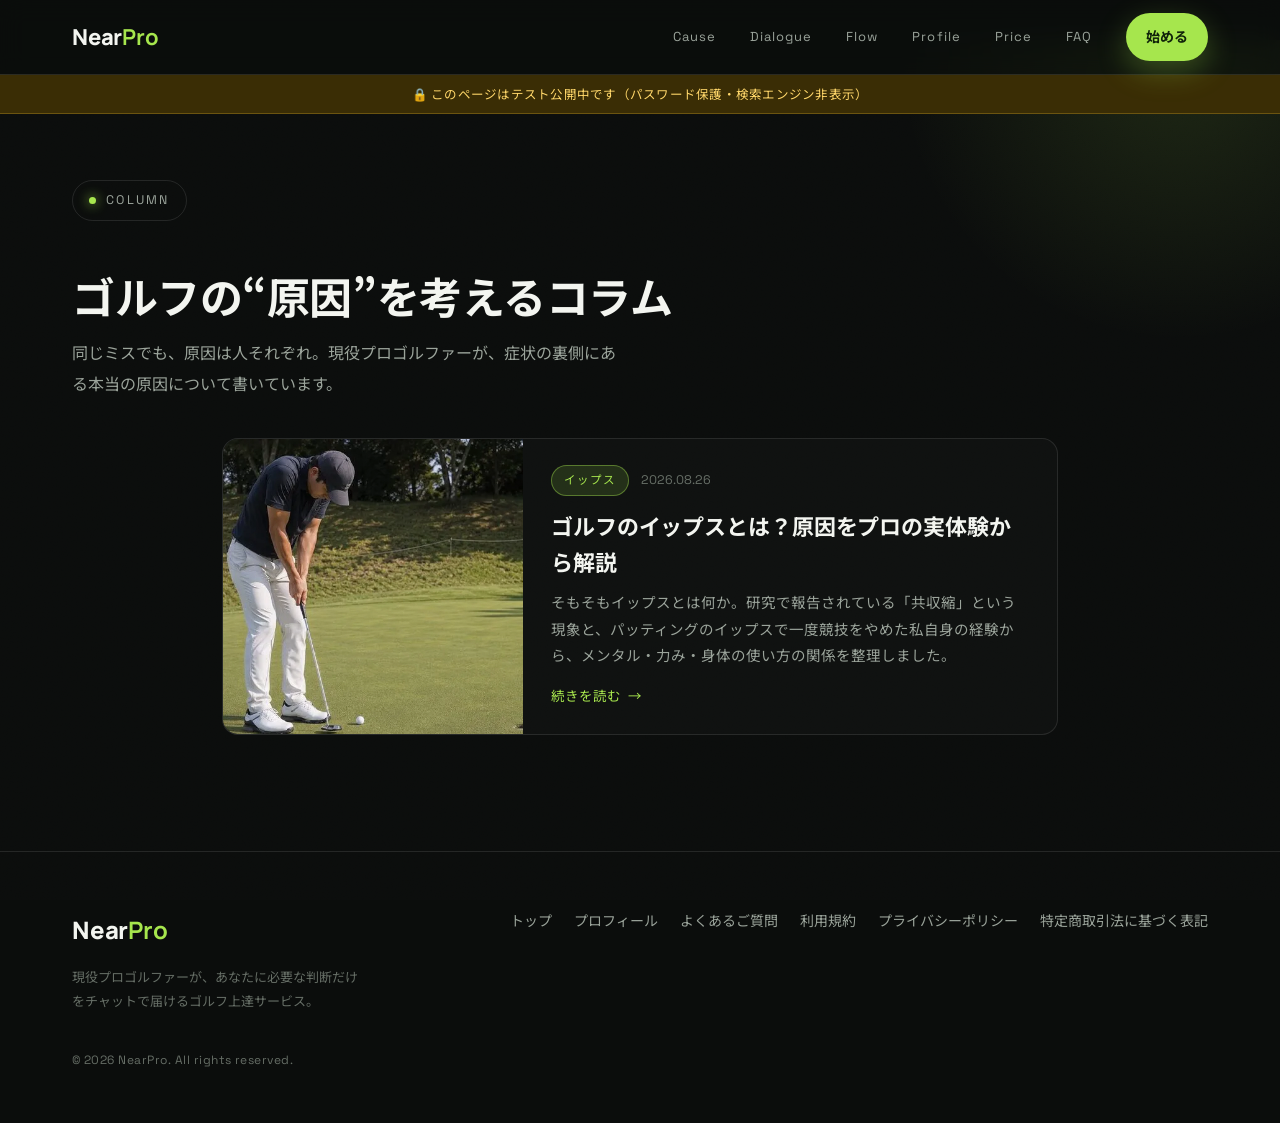
==== blog/index.html @ dbe54736 "イップス記事を修正版に全面差し替え（共収縮の章・参考文献を追加、meta更新）" ====
<!DOCTYPE html>
<html lang="ja">
<head>
<meta charset="UTF-8" />
<meta name="viewport" content="width=device-width, initial-scale=1.0" />
<title>コラム｜NearPro（ニアプロ）</title>
<meta name="description" content="ゴルフのミスの「原因」について、現役プロゴルファーが解説するコラムです。" />
<meta name="robots" content="noindex, nofollow" />
<meta name="theme-color" content="#0b0d0c" />
<link rel="preconnect" href="https://fonts.googleapis.com" />
<link rel="preconnect" href="https://fonts.gstatic.com" crossorigin />
<link href="https://fonts.googleapis.com/css2?family=Manrope:wght@600;700;800&family=Shippori+Mincho:wght@500;600;700;800&family=Noto+Sans+JP:wght@400;500;700&family=Space+Grotesk:wght@400;500;600;700&display=swap" rel="stylesheet" />
<link rel="icon" href="/favicon.ico" sizes="any" />
<link rel="icon" href="/favicon.svg" type="image/svg+xml" />
<link rel="apple-touch-icon" href="/apple-touch-icon.png" />
<link rel="stylesheet" href="/styles.css" />
</head>
<body>

<header class="site" id="site-header">
  <div class="wrap">
    <a class="brand" href="/#top">Near<b>Pro</b></a>
    <nav class="nav">
      <a class="link" href="/#cause">Cause</a>
      <a class="link" href="/#dialogue">Dialogue</a>
      <a class="link" href="/#flow">Flow</a>
      <a class="link" href="/#profile">Profile</a>
      <a class="link" href="/#price">Price</a>
      <a class="link" href="/faq">FAQ</a>
      <a class="btn primary" href="https://lin.ee/vwxO3Qq" target="_blank" rel="noopener">始める</a>
    </nav>
  </div>
</header>

<div class="draft-bar">🔒 このページはテスト公開中です（パスワード保護・検索エンジン非表示）</div>

<section class="blog-hero">
  <div class="wrap">
    <div class="kicker"><span class="dot"></span>Column</div>
    <h1>ゴルフの“原因”を考えるコラム</h1>
    <p>同じミスでも、原因は人それぞれ。現役プロゴルファーが、症状の裏側にある本当の原因について書いています。</p>
  </div>
</section>

<section class="post-list">
  <div class="wrap">

    <a class="post-card" href="/blog/golf-yips">
      <div class="post-thumb">
        <picture>
          <source srcset="/assets/img/yips-putting-card.webp" type="image/webp" />
          <img src="/assets/img/yips-putting-card.jpg" alt="パッティングでイップスに悩むゴルファー" width="760" height="475" />
        </picture>
      </div>
      <div class="post-body">
        <div class="post-meta">
          <span class="post-cat">イップス</span>
          <span class="post-date">2026.08.26</span>
        </div>
        <h2>ゴルフのイップスとは？原因をプロの実体験から解説</h2>
        <p>そもそもイップスとは何か。研究で報告されている「共収縮」という現象と、パッティングのイップスで一度競技をやめた私自身の経験から、メンタル・力み・身体の使い方の関係を整理しました。</p>
        <span class="post-more">続きを読む<span>→</span></span>
      </div>
    </a>

    <!-- 2本目以降は上の <a class="post-card"> ～ </a> をまるごと複製し、リンク先・画像・日付・タイトル・本文を差し替えてください -->

  </div>
</section>

<footer class="site">
  <div class="wrap fwrap">
    <div>
      <div class="brand">Near<b style="color:var(--accent)">Pro</b></div>
      <p style="color:var(--faint);font-size:13px;max-width:22em;margin:12px 0 0;">現役プロゴルファーが、あなたに必要な判断だけをチャットで届けるゴルフ上達サービス。</p>
    </div>
    <nav>
      <a href="/#top">トップ</a>
      <a href="/profile">プロフィール</a>
      <a href="/faq">よくあるご質問</a>
      <a href="/terms">利用規約</a>
      <a href="/privacy">プライバシーポリシー</a>
      <a href="/tokushoho">特定商取引法に基づく表記</a>
    </nav>
  </div>
  <div class="wrap"><p class="copy">© 2026 NearPro. All rights reserved.</p></div>
</footer>

<script>
  const header = document.getElementById('site-header');
  const onScroll = () => header.classList.toggle('scrolled', window.scrollY > 20);
  onScroll(); window.addEventListener('scroll', onScroll, { passive: true });
</script>

</body>
</html>
---- styles.css ----
:root {
    --bg: #0b0d0c;
    --panel: #14171400;
    --card: #14181500;
    --card-solid: #15191600;
    --text: #f3f5f0;
    --muted: #9aa39a;
    --faint: #666e66;
    --line: rgba(255, 255, 255, 0.10);
    --line-strong: rgba(255, 255, 255, 0.18);
    --accent: #a6e64d;
    --accent-2: #c9ff62;
    --accent-dim: rgba(166, 230, 77, 0.14);
    --serif: "Shippori Mincho", "Hiragino Mincho ProN", serif;
    --sans: "Noto Sans JP", "Hiragino Sans", "Helvetica Neue", Arial, sans-serif;
    --mono: "Space Grotesk", "Noto Sans JP", sans-serif;
    --brand: "Manrope", "Noto Sans JP", sans-serif;
    --maxw: 1200px;
    --ease: cubic-bezier(0.22, 1, 0.36, 1);
  }

  * { box-sizing: border-box; }
  html { scroll-behavior: smooth; -webkit-text-size-adjust: 100%; overflow-x: hidden; }
  body {
    margin: 0;
    background: var(--bg);
    color: var(--text);
    font-family: var(--sans);
    line-height: 1.85;
    font-size: 16px;
    -webkit-font-smoothing: antialiased;
    overflow-x: hidden;
  }
  /* film grain */
  body::after {
    content: ""; position: fixed; inset: 0; z-index: 3; pointer-events: none;
    opacity: 0.04; mix-blend-mode: overlay;
    background-image: url("data:image/svg+xml,%3Csvg xmlns='http://www.w3.org/2000/svg' width='140' height='140'%3E%3Cfilter id='n'%3E%3CfeTurbulence type='fractalNoise' baseFrequency='0.8' numOctaves='2'/%3E%3C/filter%3E%3Crect width='100%25' height='100%25' filter='url(%23n)'/%3E%3C/svg%3E");
  }
  img { max-width: 100%; height: auto; display: block; }
  a { color: inherit; text-decoration: none; }
  .wrap { max-width: var(--maxw); margin: 0 auto; padding: 0 32px; position: relative; z-index: 2; }
  em { font-style: normal; color: var(--accent); }
  .np { font-family: var(--brand); font-weight: 700; letter-spacing: -0.005em; }

  /* ===== Reveal animation ===== */
  .reveal { opacity: 0; transform: translateY(26px); transition: opacity 0.9s var(--ease), transform 0.9s var(--ease); }
  .reveal.in { opacity: 1; transform: none; }
  .reveal.d1 { transition-delay: 0.08s; }
  .reveal.d2 { transition-delay: 0.16s; }
  .reveal.d3 { transition-delay: 0.24s; }
  @media (prefers-reduced-motion: reduce) { .reveal { opacity: 1; transform: none; transition: none; } }

  /* Hero entrance (JS非依存・読み込み時に必ず表示) */
  @keyframes heroIn { from { opacity: 0; transform: translateY(24px); } to { opacity: 1; transform: none; } }
  .hero .kicker { animation: heroIn 0.8s var(--ease) both; }
  .hero .title { animation: heroIn 0.8s var(--ease) 0.08s both; }
  .hero .hero-lead { animation: heroIn 0.8s var(--ease) 0.16s both; }
  .hero .hero-actions { animation: heroIn 0.8s var(--ease) 0.16s both; }
  .hero .hero-stats { animation: heroIn 0.8s var(--ease) 0.24s both; }
  .hero-media { animation: heroIn 1s var(--ease) 0.1s both; }
  @media (prefers-reduced-motion: reduce) { .hero .kicker, .hero .title, .hero .hero-lead, .hero .hero-actions, .hero .hero-stats, .hero-media { animation: none; } }

  /* ===== Section label ===== */
  .section { padding: 120px 0; position: relative; }
  .sec-label {
    display: flex; align-items: baseline; gap: 14px; margin-bottom: 40px;
    font-family: var(--mono); font-size: 13px; letter-spacing: 0.22em; text-transform: uppercase;
    color: var(--muted);
  }
  .sec-label .num { color: var(--accent); font-weight: 600; }
  .sec-label .jp { font-family: var(--sans); letter-spacing: 0.04em; text-transform: none; color: var(--faint); font-size: 13px; }
  .sec-label::after { content: ""; flex: 1; height: 1px; background: var(--line); align-self: center; }

  .h-serif { font-family: var(--serif); font-weight: 700; line-height: 1.3; letter-spacing: 0.01em; }

  /* ===== Header ===== */
  header.site {
    position: fixed; top: 0; left: 0; right: 0; z-index: 40;
    background: rgba(11, 13, 12, 0.62);
    -webkit-backdrop-filter: blur(12px) saturate(1.2); backdrop-filter: blur(12px) saturate(1.2);
    border-bottom: 1px solid var(--line);
    transition: background 0.4s var(--ease), border-color 0.4s var(--ease);
  }
  header.site.scrolled {
    background: rgba(11, 13, 12, 0.85);
    border-bottom-color: var(--line-strong);
  }
  header.site .wrap { display: flex; align-items: center; justify-content: space-between; height: 74px; }
  .brand { font-family: var(--brand); font-weight: 800; font-size: 22px; letter-spacing: -0.01em; }
  .brand b { color: var(--accent); font-weight: 700; }
  .nav { display: flex; align-items: center; gap: 34px; }
  .nav a.link { font-family: var(--mono); font-size: 13px; letter-spacing: 0.08em; color: var(--muted); transition: color 0.25s; }
  .nav a.link:hover { color: var(--text); }
  .nav a.link[aria-current="page"] { color: var(--accent); }
  .btn {
    display: inline-flex; align-items: center; gap: 11px; font-weight: 700;
    border-radius: 999px; padding: 13px 24px; font-size: 15px; transition: transform 0.2s var(--ease), box-shadow 0.25s, background 0.25s;
    white-space: nowrap;
  }
  .btn .ico { display: inline-flex; align-items: center; justify-content: center; width: 26px; height: 26px; padding: 0; border-radius: 7px; overflow: hidden; }
  .btn .ico svg { width: 26px; height: 26px; display: block; }
  .btn.primary { background: var(--accent); color: #10230a; box-shadow: 0 10px 30px rgba(166, 230, 77, 0.28); }
  .btn.primary:hover { transform: translateY(-2px); background: var(--accent-2); box-shadow: 0 16px 40px rgba(166, 230, 77, 0.4); }
  .btn.ghost { border: 1px solid var(--line-strong); color: var(--text); }
  .btn.ghost:hover { border-color: var(--accent); color: var(--accent); }
  .nav .btn { padding: 11px 20px; font-size: 14px; }

  /* ===== Hero ===== */
  .hero { position: relative; min-height: 100svh; display: flex; align-items: center; padding: 120px 0 60px; overflow: hidden; }
  .hero-bg { position: absolute; inset: 0; z-index: 0; pointer-events: none; }
  .hero-bg::before {
    content: ""; position: absolute; width: 900px; height: 900px; right: -180px; top: -260px;
    background: radial-gradient(circle, rgba(166, 230, 77, 0.16), rgba(166, 230, 77, 0) 62%);
  }
  .hero-bg::after {
    content: ""; position: absolute; inset: 0;
    background-image: linear-gradient(var(--line) 1px, transparent 1px), linear-gradient(90deg, var(--line) 1px, transparent 1px);
    background-size: 64px 64px; opacity: 0.35;
    mask-image: radial-gradient(120% 80% at 50% 20%, #000 30%, transparent 75%);
    -webkit-mask-image: radial-gradient(120% 80% at 50% 20%, #000 30%, transparent 75%);
  }
  .hero-inner { position: relative; z-index: 2; width: 100%; }
  .hero-copy { max-width: 520px; text-shadow: 0 2px 22px rgba(0, 0, 0, 0.5); }
  .hero-photo { position: absolute; top: 0; bottom: 0; left: 50%; right: max(24px, calc((100% - 1180px) / 2)); z-index: 0;
    display: flex; align-items: flex-end; justify-content: center; }
  .hero-photo img { width: auto; height: 100%; max-width: 100%; object-fit: contain; object-position: bottom center;
    -webkit-mask-image: linear-gradient(90deg, transparent 0%, #000 18%, #000 100%);
    mask-image: linear-gradient(90deg, transparent 0%, #000 18%, #000 100%); }
  .hero-scrim { position: absolute; inset: 0; z-index: 1; pointer-events: none;
    background:
      radial-gradient(42% 62% at 72% 56%, rgba(210,222,236,0.09), transparent 72%),
      linear-gradient(180deg, rgba(11,13,12,0.32) 0%, transparent 20%, transparent 84%, var(--bg) 100%);
  }
  .kicker {
    display: inline-flex; align-items: center; gap: 10px; font-family: var(--mono);
    font-size: 12.5px; letter-spacing: 0.18em; text-transform: uppercase; color: var(--muted);
    border: 1px solid var(--line); border-radius: 999px; padding: 8px 16px; margin-bottom: 28px;
    align-self: flex-start;
  }
  .kicker .dot { width: 7px; height: 7px; border-radius: 50%; background: var(--accent); box-shadow: 0 0 12px var(--accent); }
  .kicker.limited { border-color: rgba(166, 230, 77, 0.45); color: var(--accent-2); background: var(--accent-dim); font-weight: 600; }
  .kicker.limited .dot { animation: pulseDot 1.8s ease-in-out infinite; }
  @keyframes pulseDot { 0%, 100% { opacity: 1; } 50% { opacity: 0.35; } }
  h1.title { font-family: var(--serif); font-weight: 800; font-size: clamp(46px, 5.4vw, 70px); line-height: 1.18; margin: 0 0 26px; letter-spacing: 0.01em; }
  h1.title .nb { white-space: nowrap; }
  .hero-lead { font-size: clamp(16px, 1.9vw, 19px); color: #eaede5; font-weight: 500; margin: 0 0 38px; max-width: 24em; }
  .hero-lead b { color: #fff; font-weight: 700; }
  .hero-actions { display: flex; flex-direction: column; align-items: flex-start; gap: 18px; margin-bottom: 34px; }
  .btn.big { padding: 18px 30px; font-size: 17px; }
  .price-tag { display: flex; align-items: baseline; gap: 7px; font-family: var(--mono); color: var(--muted); }
  .price-tag b { font-size: 26px; color: var(--text); font-weight: 700; }
  .hero-stats { list-style: none; display: flex; gap: 30px; padding: 26px 0 0; margin: 0; border-top: 1px solid var(--line); }
  .hero-stats li { display: flex; flex-direction: column; gap: 2px; }
  .hero-stats .n { font-family: var(--mono); font-size: 24px; font-weight: 600; color: var(--text); }
  .hero-stats .l { font-size: 12px; color: var(--faint); letter-spacing: 0.04em; }

  .hero-media { position: relative; }
  .media-frame {
    position: relative; border-radius: 220px 220px 26px 26px; overflow: hidden;
    border: 1px solid var(--line-strong); background: linear-gradient(180deg, #1a1f1b, #0d0f0e);
    box-shadow: 0 40px 80px rgba(0, 0, 0, 0.5);
  }
  .media-frame img { width: 100%; }
  .media-frame::after {
    content: ""; position: absolute; inset: 0; pointer-events: none;
    background: radial-gradient(115% 85% at 50% 24%, transparent 42%, rgba(11, 13, 12, 0.62) 100%);
  }
  .media-ring { position: absolute; inset: -1px; border-radius: inherit; pointer-events: none;
    box-shadow: inset 0 0 0 1px rgba(166, 230, 77, 0.18); border-radius: 220px 220px 26px 26px; }
  .floaty {
    position: absolute; z-index: 3; display: inline-flex; align-items: center; gap: 8px;
    background: rgba(20, 24, 21, 0.78); backdrop-filter: blur(10px); border: 1px solid var(--line-strong);
    border-radius: 14px; padding: 12px 16px; font-size: 13px; font-weight: 500; color: var(--text);
    box-shadow: 0 14px 34px rgba(0, 0, 0, 0.4);
  }
  .floaty .pt { width: 8px; height: 8px; border-radius: 50%; background: var(--accent); box-shadow: 0 0 10px var(--accent); }
  .floaty.a { left: -26px; top: 20%; animation: bob 5s ease-in-out infinite; }
  .floaty.b { right: -20px; bottom: 16%; animation: bob 6s ease-in-out infinite 0.5s; }
  @keyframes bob { 0%, 100% { transform: translateY(0); } 50% { transform: translateY(-10px); } }
  .scroll-hint { position: absolute; left: 32px; bottom: 26px; font-family: var(--mono); font-size: 12px; letter-spacing: 0.2em; color: var(--faint); z-index: 2; }
  .scroll-hint::before { content: ""; display: inline-block; width: 1px; height: 30px; background: linear-gradient(var(--accent), transparent); vertical-align: middle; margin-right: 12px; animation: grow 2s var(--ease) infinite; transform-origin: top; }
  @keyframes grow { 0%, 100% { transform: scaleY(0.4); opacity: 0.5; } 50% { transform: scaleY(1); opacity: 1; } }

  /* ===== Marquee ===== */
  .marquee { border-top: 1px solid var(--line); border-bottom: 1px solid var(--line); padding: 20px 0; overflow: hidden; background: #0d100e; }
  .marquee-track { display: flex; gap: 34px; white-space: nowrap; width: max-content; animation: slide 26s linear infinite; }
  .marquee span { font-family: var(--brand); font-size: 24px; font-weight: 800; letter-spacing: 0.01em; color: var(--faint); }
  .marquee span.hot { color: var(--accent); }
  .marquee .sep { color: rgba(255,255,255,0.16); }
  @keyframes slide { to { transform: translateX(-50%); } }

  /* ===== Problems ===== */
  .prob-grid { display: grid; grid-template-columns: repeat(4, 1fr); gap: 18px; }
  .prob {
    background: linear-gradient(180deg, rgba(255,255,255,0.03), rgba(255,255,255,0));
    border: 1px solid var(--line); border-radius: 18px; padding: 30px 24px 32px; position: relative;
    transition: transform 0.35s var(--ease), border-color 0.35s, background 0.35s;
  }
  .prob:hover { transform: translateY(-6px); border-color: var(--line-strong); background: linear-gradient(180deg, rgba(166,230,77,0.06), rgba(255,255,255,0)); }
  .prob .pn { font-family: var(--mono); font-size: 13px; color: var(--accent); letter-spacing: 0.1em; }
  .prob .pic { width: 46px; height: 46px; color: var(--accent); margin: 20px 0 18px; }
  .prob p { margin: 0; font-size: 17px; font-weight: 500; line-height: 1.6; }

  /* ===== Why ===== */
  .why-grid { display: grid; grid-template-columns: 1.15fr 0.85fr; gap: 56px; align-items: start; }
  .big-head { font-family: var(--serif); font-weight: 700; font-size: clamp(30px, 4.4vw, 52px); line-height: 1.3; margin: 0 0 20px; }
  .why-desc { color: var(--muted); margin: 0 0 40px; font-size: 17px; }
  .eq { display: grid; grid-template-columns: 1fr auto 1fr auto 1fr; gap: 8px; align-items: stretch; }
  .eq .plus { display: flex; align-items: center; justify-content: center; color: var(--accent); font-size: 26px; font-weight: 300; }
  .eq-card { border: 1px solid var(--line); border-radius: 14px; padding: 22px 16px; text-align: center; background: rgba(255,255,255,0.02); }
  .eq-card .ic { width: 34px; height: 34px; color: var(--accent); margin: 0 auto 12px; }
  .eq-card .t { font-family: var(--mono); font-weight: 600; font-size: 15px; }
  .eq-card .g { color: var(--accent); font-size: 12.5px; margin: 6px 0 8px; font-weight: 500; }
  .eq-card .s { color: var(--faint); font-size: 12px; line-height: 1.6; }
  .flow-arrow { text-align: center; color: var(--accent); font-size: 22px; margin: 14px 0; opacity: 0.7; }
  .flow-line { border: 1px solid var(--line); border-radius: 14px; padding: 18px 24px; background: rgba(255,255,255,0.02); }
  .flow-line.hot { border-color: rgba(166,230,77,0.35); background: var(--accent-dim); }
  .flow-line .ttl { font-family: var(--serif); font-weight: 700; font-size: 19px; color: var(--text); }
  .flow-line .ttl em { color: var(--accent); }
  .flow-line .sub { color: var(--muted); font-size: 14px; }
  .flow-line .sub .em { color: var(--accent); font-weight: 700; }

  .why-side .imgs { display: grid; grid-template-columns: 1fr 1fr; gap: 14px; margin-bottom: 28px; }
  .pcircle { aspect-ratio: 1; border-radius: 50%; overflow: hidden; border: 1px solid var(--line); }
  .pcircle img { width: 100%; height: 100%; object-fit: cover; }
  .quote-block { border-left: 2px solid var(--accent); padding: 6px 0 6px 24px; }
  .quote-block p { font-family: var(--serif); font-size: clamp(20px, 2.3vw, 27px); line-height: 1.75; margin: 0; color: var(--text); }

  /* ===== Service ===== */
  .service { background: linear-gradient(180deg, #0d100e, #0b0d0c); border-top: 1px solid var(--line); border-bottom: 1px solid var(--line); }
  .svc-top { display: grid; grid-template-columns: 1fr 1fr; gap: 56px; align-items: center; margin-bottom: 56px; }
  .svc-statement { font-family: var(--serif); font-weight: 700; font-size: clamp(28px, 3.8vw, 46px); line-height: 1.4; margin: 0; }
  .svc-photo { border-radius: 22px; overflow: hidden; border: 1px solid var(--line-strong); box-shadow: 0 30px 70px rgba(0,0,0,0.45); }
  .svc-photo img { width: 100%; aspect-ratio: 16/11; object-fit: cover; }
  .feat3 { display: grid; grid-template-columns: repeat(3, 1fr); gap: 20px; }
  .feat { border: 1px solid var(--line); border-radius: 18px; padding: 30px 26px; background: rgba(255,255,255,0.02); transition: border-color 0.3s, transform 0.3s var(--ease); }
  .feat:hover { border-color: var(--line-strong); transform: translateY(-4px); }
  .feat .ic { width: 42px; height: 42px; color: var(--accent); margin-bottom: 18px; }
  .feat h4 { font-family: var(--serif); font-size: 20px; margin: 0 0 8px; font-weight: 700; }
  .feat p { margin: 0; color: var(--muted); font-size: 14.5px; }

  /* ===== Profile ===== */
  .profile-grid { display: grid; grid-template-columns: 0.82fr 1.18fr; gap: 52px; align-items: center; }
  .profile-photo { border-radius: 20px; overflow: hidden; border: 1px solid var(--line-strong); box-shadow: 0 30px 70px rgba(0,0,0,0.45); background: #141815; aspect-ratio: 4 / 5; }
  .profile-photo img { width: 100%; height: 100%; object-fit: cover; object-position: 50% 16%; }
  .p-role { font-family: var(--mono); color: var(--accent); letter-spacing: 0.16em; text-transform: uppercase; font-size: 13px; margin: 0 0 12px; }
  .p-name { font-family: var(--serif); font-weight: 800; font-size: clamp(30px, 4vw, 46px); line-height: 1.2; margin: 0 0 26px; }
  .p-name span { display: block; font-family: var(--mono); font-size: 14px; font-weight: 500; color: var(--muted); letter-spacing: 0.12em; margin-top: 8px; }
  .p-bio { color: var(--muted); font-size: 16px; margin: 0 0 28px; max-width: 42em; }
  .p-points { list-style: none; padding: 0; margin: 0; display: grid; gap: 14px; }
  .p-points li { position: relative; padding-left: 28px; color: #d6dbd2; }
  .p-points li::before { content: ""; position: absolute; left: 0; top: 13px; width: 14px; height: 2px; background: var(--accent); }

  /* ===== Flow / how it works ===== */
  .steps { display: grid; grid-template-columns: repeat(3, 1fr); gap: 22px; counter-reset: step; }
  .step { position: relative; border: 1px solid var(--line); border-radius: 20px; padding: 40px 28px 34px; background: rgba(255,255,255,0.02); }
  .step .sn { font-family: var(--mono); font-size: 52px; font-weight: 700; line-height: 1; color: transparent; -webkit-text-stroke: 1px rgba(166,230,77,0.55); text-stroke: 1px rgba(166,230,77,0.55); }
  .step h4 { font-family: var(--serif); font-size: 22px; margin: 18px 0 10px; font-weight: 700; }
  .step p { margin: 0; color: var(--muted); font-size: 14.5px; }

  /* ===== Pricing ===== */
  .pricing { position: relative; overflow: hidden; }
  .pricing .glow { position: absolute; left: 50%; top: 30%; width: 640px; height: 460px; transform: translateX(-50%); background: radial-gradient(circle, rgba(166,230,77,0.14), transparent 62%); pointer-events: none; }
  .price-card {
    max-width: 620px; margin: 0 auto; border: 1px solid var(--line-strong); border-radius: 26px;
    background: linear-gradient(180deg, rgba(21,25,22,0.9), rgba(13,16,14,0.9)); padding: 52px 44px; text-align: center;
    box-shadow: 0 40px 90px rgba(0,0,0,0.5); position: relative; overflow: hidden;
  }
  .price-card::before { content: ""; position: absolute; top: 0; left: 0; right: 0; height: 1px; background: linear-gradient(90deg, transparent, var(--accent), transparent); }
  .price-card .badge { display: inline-block; font-family: var(--mono); font-size: 12px; letter-spacing: 0.14em; text-transform: uppercase; color: var(--accent); border: 1px solid rgba(166,230,77,0.4); border-radius: 999px; padding: 6px 16px; margin-bottom: 26px; }
  .price-amt { display: flex; align-items: baseline; justify-content: center; gap: 12px; white-space: nowrap; margin-top: 4px; }
  .price-card .amt { font-family: var(--serif); font-weight: 800; font-size: clamp(50px, 13vw, 74px); line-height: 1; letter-spacing: -0.01em; }
  .price-card .per { font-family: var(--sans); font-size: 17px; font-weight: 600; color: var(--muted); }
  .price-card .per .tax { font-size: 12px; font-weight: 500; margin-left: 4px; }
  .price-card ul { list-style: none; padding: 0; margin: 32px auto 34px; text-align: left; display: inline-block; }
  .price-card li { position: relative; padding-left: 32px; margin: 14px 0; color: #d6dbd2; }
  .price-card li::before { content: ""; position: absolute; left: 0; top: 9px; width: 16px; height: 16px; border-radius: 50%; background: var(--accent-dim); box-shadow: inset 0 0 0 1px var(--accent); }
  .price-card li::after { content: "✓"; position: absolute; left: 4px; top: 0; color: var(--accent); font-size: 12px; font-weight: 700; }
  .price-card .btn { width: 100%; justify-content: center; }
  .price-note { text-align: center; color: var(--faint); font-size: 13px; margin-top: 20px; }
  .more-btn { text-align: center; margin: 40px 0 0; }
  .more-btn .btn span:last-child { transition: transform 0.25s var(--ease); }
  .more-btn .btn:hover span:last-child { transform: translateX(4px); }
  .faq-link { text-align: center; margin: 30px 0 0; }
  .faq-link a { display: inline-flex; align-items: center; gap: 8px; color: var(--muted); font-size: 14.5px; border-bottom: 1px solid var(--line-strong); padding-bottom: 3px; transition: color 0.25s var(--ease), border-color 0.25s var(--ease); }
  .faq-link a span { transition: transform 0.25s var(--ease); }
  .faq-link a:hover { color: var(--accent); border-color: var(--accent); }
  .faq-link a:hover span { transform: translateX(4px); }

  /* ===== FAQ accordion (shared: LP + FAQ page) ===== */
  .faq-item { border: 1px solid var(--line); border-radius: 14px; background: rgba(255, 255, 255, 0.02);
    margin-bottom: 12px; overflow: hidden; transition: border-color 0.25s var(--ease), background 0.25s var(--ease); }
  .faq-item[open] { border-color: var(--line-strong); background: rgba(166, 230, 77, 0.04); }
  .faq-item summary { list-style: none; cursor: pointer; padding: 20px 22px; font-weight: 700; font-size: clamp(15px, 2.4vw, 16.5px);
    line-height: 1.6; display: flex; align-items: center; gap: 14px; color: var(--text); }
  .faq-item summary::-webkit-details-marker { display: none; }
  .faq-item summary .q { color: var(--accent); font-family: var(--mono); font-weight: 700; flex-shrink: 0; }
  .faq-item summary .ic { margin-left: auto; flex-shrink: 0; width: 20px; height: 20px; position: relative; transition: transform 0.3s var(--ease); color: var(--muted); }
  .faq-item summary .ic::before, .faq-item summary .ic::after { content: ""; position: absolute; background: currentColor; border-radius: 2px; }
  .faq-item summary .ic::before { left: 0; right: 0; top: 9px; height: 2px; }
  .faq-item summary .ic::after { top: 0; bottom: 0; left: 9px; width: 2px; transition: opacity 0.25s var(--ease); }
  .faq-item[open] summary .ic { color: var(--accent); }
  .faq-item[open] summary .ic::after { opacity: 0; }
  .faq-a { padding: 0 22px 22px 56px; color: var(--muted); line-height: 1.95; font-size: 15px; }
  .faq-a b { color: var(--text); font-weight: 700; }
  .faq-a a { color: var(--accent); text-decoration: underline; text-underline-offset: 3px; }
  .faq-check { list-style: none; margin: 4px 0 0; padding: 0; }
  .faq-check li { position: relative; padding-left: 26px; margin-bottom: 6px; }
  .faq-check li::before { content: "✓"; position: absolute; left: 0; top: 0; color: var(--accent); font-weight: 700; }
  @media (max-width: 560px) { .faq-a { padding-left: 22px; } }

  /* ===== Cause / dialogue / honest / summary (shared: LP + Service page) ===== */
  .sub-head { font-family: var(--serif); font-weight: 700; font-size: clamp(24px, 3.6vw, 34px); line-height: 1.4; margin: 6px 0 30px; }
  .compare { display: grid; grid-template-columns: 1fr; gap: 18px; align-items: stretch; }
  .panel { border: 1px solid var(--line); border-radius: 18px; padding: 28px 26px; background: rgba(255, 255, 255, 0.02); }
  .panel .tag { display: inline-block; font-family: var(--mono); font-size: 12px; letter-spacing: 0.1em; color: var(--faint); border: 1px solid var(--line); border-radius: 999px; padding: 5px 14px; margin-bottom: 18px; }
  .panel.hot { background: rgba(166, 230, 77, 0.05); border-color: rgba(166, 230, 77, 0.28); }
  .panel.hot .tag { color: var(--accent); border-color: rgba(166, 230, 77, 0.4); }
  .panel h3 { font-size: 18px; margin: 0 0 14px; font-weight: 700; }
  .advice { list-style: none; margin: 0 0 16px; padding: 0; display: flex; flex-direction: column; gap: 8px; }
  .advice li { background: rgba(255, 255, 255, 0.04); border: 1px solid var(--line); border-radius: 10px; padding: 9px 14px; font-size: 13.5px; color: var(--muted); }
  .panel .again { font-size: 13.5px; color: var(--faint); margin: 0 0 14px; }
  .panel .bad { display: flex; align-items: center; gap: 10px; background: #0d100e; border: 1px solid var(--line); border-radius: 10px; padding: 12px 14px; font-size: 13.5px; color: var(--text); }
  .panel .bad .x { color: #ff6b6b; font-weight: 700; }
  .panel.hot .nplead { color: var(--muted); font-size: 14.5px; line-height: 1.9; margin: 0; }
  .cause { display: grid; grid-template-columns: 1fr auto 1fr; align-items: center; gap: 28px; margin-top: 30px; }
  .cause-side { display: flex; flex-direction: column; gap: 14px; }
  .cause-center { width: 168px; height: 168px; border-radius: 50%; background: radial-gradient(circle at 50% 40%, #1c211d, #050605); border: 1px solid var(--line-strong);
    display: grid; place-items: center; text-align: center; padding: 16px; box-shadow: 0 0 0 6px rgba(166, 230, 77, 0.06), 0 20px 50px rgba(0, 0, 0, 0.5); }
  .cause-center .ce-t { font-weight: 700; font-size: 16px; color: var(--text); }
  .cause-center .ce-s { font-size: 11px; color: var(--faint); margin-top: 4px; }
  .factor { border: 1px solid var(--line); border-radius: 14px; padding: 14px 16px; background: rgba(255, 255, 255, 0.02); display: flex; gap: 12px; align-items: flex-start; }
  .factor .fic { flex-shrink: 0; width: 30px; height: 30px; border-radius: 8px; display: grid; place-items: center; background: var(--accent-dim); color: var(--accent); }
  .factor .fic svg { width: 18px; height: 18px; }
  .factor .ft { font-weight: 700; font-size: 14px; color: var(--text); }
  .factor .fd { font-size: 12.5px; color: var(--muted); line-height: 1.7; margin-top: 2px; }
  @media (max-width: 760px) { .cause { grid-template-columns: 1fr 1fr; gap: 14px; } .cause-center { grid-column: 1 / -1; order: -1; margin: 0 auto 4px; } }
  @media (max-width: 460px) { .cause { grid-template-columns: 1fr; } }
  .result-flow { display: flex; align-items: center; justify-content: center; gap: 12px; flex-wrap: wrap; margin-top: 30px; }
  .result-flow .rf { border: 1px solid var(--line-strong); border-radius: 999px; padding: 11px 20px; font-size: 14px; font-weight: 700; display: inline-flex; align-items: center; gap: 8px; }
  .result-flow .rf .i { color: var(--accent); display: inline-grid; }
  .result-flow .rf.last { background: var(--accent); color: #0b0d0c; border-color: var(--accent); }
  .result-flow .arw { color: var(--accent); font-weight: 700; }
  @media (max-width: 760px) {
    .result-flow { flex-direction: column; gap: 10px; }
    .result-flow .rf { width: 100%; max-width: 320px; justify-content: center; }
    .result-flow .arw { transform: rotate(90deg); }
  }
  .tsteps { display: grid; grid-template-columns: repeat(4, 1fr); gap: 16px; }
  @media (max-width: 820px) { .tsteps { grid-template-columns: 1fr 1fr; } }
  @media (max-width: 470px) { .tsteps { grid-template-columns: 1fr; } }
  .tstep { border: 1px solid var(--line); border-radius: 16px; padding: 22px 20px; background: rgba(255, 255, 255, 0.02); position: relative; }
  .tstep .sn { font-family: var(--mono); font-size: 13px; color: var(--accent); font-weight: 700; letter-spacing: 0.08em; }
  .tstep h4 { font-size: 15.5px; margin: 10px 0 8px; font-weight: 700; }
  .tstep p { font-size: 13px; color: var(--muted); margin: 0; line-height: 1.8; }
  .aim { margin-top: 26px; border: 1px solid rgba(166, 230, 77, 0.3); background: var(--accent-dim); border-radius: 16px; padding: 26px; text-align: center; }
  .aim .lbl { font-family: var(--mono); font-size: 12px; letter-spacing: 0.12em; color: var(--accent); text-transform: uppercase; }
  .aim h3 { font-family: var(--serif); font-weight: 700; font-size: clamp(20px, 3vw, 26px); margin: 10px 0 6px; }
  .aim p { color: var(--muted); font-size: 14px; margin: 0; }
  .cc { display: grid; grid-template-columns: 1fr 1fr; gap: 22px; }
  @media (max-width: 820px) { .cc { grid-template-columns: 1fr; } }
  .cc-col { border-radius: 18px; padding: 30px 26px; border: 1px solid var(--line); }
  .cc-col.can { background: rgba(166, 230, 77, 0.05); border-color: rgba(166, 230, 77, 0.28); }
  .cc-col > h3 { font-size: 17px; margin: 0 0 6px; font-weight: 700; }
  .cc-col > .note { font-size: 12.5px; color: var(--faint); margin: 0 0 20px; }
  .cc-item { display: flex; gap: 12px; padding: 14px 0; border-top: 1px solid var(--line); }
  .cc-item:first-of-type { border-top: none; }
  .cc-item .ci { flex-shrink: 0; width: 22px; height: 22px; border-radius: 50%; display: grid; place-items: center; font-size: 13px; font-weight: 700; }
  .cc-col.cant .ci { background: rgba(255, 255, 255, 0.06); color: var(--muted); }
  .cc-col.can .ci { background: var(--accent); color: #0b0d0c; }
  .cc-item .ct { font-size: 14.5px; font-weight: 700; color: var(--text); }
  .cc-item .cd { font-size: 12.5px; color: var(--muted); margin-top: 3px; line-height: 1.7; }
  .cc-flag { margin-top: 18px; display: flex; gap: 10px; align-items: flex-start; background: rgba(255, 255, 255, 0.03); border: 1px solid var(--line); border-radius: 12px; padding: 14px 16px; font-size: 13px; color: var(--muted); }
  .cc-flag .fi { color: var(--accent); font-weight: 700; }
  .sum-lead { text-align: center; margin-bottom: 40px; }
  .sum-lead .s1 { color: var(--muted); font-size: clamp(16px, 2.2vw, 19px); margin: 0 0 8px; }
  .sum-lead .s2 { font-family: var(--serif); font-weight: 700; font-size: clamp(22px, 3.8vw, 34px); line-height: 1.5; margin: 0; }
  .feats4 { display: grid; grid-template-columns: repeat(4, 1fr); gap: 18px; }
  @media (max-width: 760px) { .feats4 { grid-template-columns: 1fr 1fr; } }
  .feat4 { text-align: center; border: 1px solid var(--line); border-radius: 16px; padding: 26px 18px; background: rgba(255, 255, 255, 0.02); }
  .feat4 .f4i { width: 48px; height: 48px; margin: 0 auto 14px; border-radius: 50%; display: grid; place-items: center; background: var(--accent-dim); color: var(--accent); }
  .feat4 .f4i svg { width: 24px; height: 24px; }
  .feat4 p { font-size: 13.5px; color: var(--muted); margin: 0; line-height: 1.75; }
  .feat4 b { color: var(--text); display: block; font-size: 15px; margin-bottom: 5px; }

  /* ===== Final CTA ===== */
  .final { text-align: center; padding: 130px 0; position: relative; }
  .final h2 { font-family: var(--serif); font-weight: 800; font-size: clamp(34px, 6vw, 74px); line-height: 1.2; margin: 0 0 16px; }
  .final p { color: var(--muted); margin: 0 0 40px; font-size: 17px; }

  /* ===== Footer ===== */
  footer.site { border-top: 1px solid var(--line); padding: 56px 0 40px; }
  footer.site .fwrap { display: flex; justify-content: space-between; align-items: flex-start; gap: 30px; flex-wrap: wrap; }
  footer.site .brand { font-size: 24px; }
  footer.site nav { display: flex; gap: 22px; flex-wrap: wrap; }
  footer.site nav a { color: var(--muted); font-size: 14px; transition: color 0.25s; }
  footer.site nav a:hover { color: var(--accent); }
  footer.site .copy { color: var(--faint); font-size: 12px; margin-top: 36px; font-family: var(--mono); letter-spacing: 0.04em; }

  /* ===== Mobile sticky CTA ===== */
  .mobile-cta { display: none; }

  /* ===== Responsive ===== */
  @media (max-width: 940px) {
    .section { padding: 84px 0; }
    .nav .link { display: none; }
    .hero { align-items: flex-end; }
    .hero-copy { max-width: 560px; }
    .hero-photo { position: absolute; inset: 0; width: auto; display: block; padding: 0; }
    .hero-photo img { width: 100%; height: 100%; object-fit: cover; object-position: 50% 10%;
      -webkit-mask-image: none; mask-image: none; }
    .hero-scrim { background:
      linear-gradient(180deg, rgba(11,13,12,0.5) 0%, transparent 26%, rgba(11,13,12,0.5) 58%, rgba(11,13,12,0.9) 80%, var(--bg) 100%); }
    .prob-grid { grid-template-columns: 1fr 1fr; }
    .why-grid { grid-template-columns: 1fr; gap: 40px; }
    .svc-top { grid-template-columns: 1fr; gap: 32px; }
    .svc-photo { order: -1; }
    .profile-grid { grid-template-columns: 1fr; gap: 26px; }
    .profile-photo { max-width: 300px; }
    .feat3 { grid-template-columns: 1fr; }
    .steps { grid-template-columns: 1fr; }
    .scroll-hint { display: none; }
  }
  @media (max-width: 560px) {
    .wrap { padding: 0 20px; }
    .section { padding: 68px 0; }
    .hero { padding: 92px 0 96px; min-height: 100svh; align-items: stretch; }
    .hero-inner { display: flex; }
    .hero-copy { display: flex; flex-direction: column; flex: 1; }
    .hero .kicker.limited { margin-top: auto; margin-bottom: 14px; }
    .hero-lead { margin-top: 0; margin-bottom: 0; }
    .hero-actions { display: none; }
    .hero-stats { display: none; }
    .hero-photo img { object-position: 50% 15%; }
    .hero-scrim { background: linear-gradient(180deg,
      rgba(11,13,12,0.5) 0%,
      rgba(11,13,12,0.34) 34%,
      rgba(11,13,12,0.62) 55%,
      rgba(11,13,12,0.9) 78%,
      var(--bg) 100%); }
    .hero-copy { max-width: none; }
    h1.title { font-size: clamp(34px, 11vw, 54px); }
    .sub-head { font-size: clamp(18px, 5.1vw, 26px); }
    .hero-actions { gap: 16px; }
    .hero-actions .btn.big { width: 100%; justify-content: center; }
    .hero-stats { gap: 18px; }
    .hero-stats .n { font-size: 20px; }
    .prob-grid { grid-template-columns: 1fr; }
    .eq { grid-template-columns: 1fr; }
    .eq .plus { display: none; }
    .marquee span { font-size: 20px; }
    .nav .btn { display: none; }
    header.site .wrap { height: 64px; }
    /* sticky mobile CTA */
    .mobile-cta {
      display: flex; position: fixed; left: 0; right: 0; bottom: 0; z-index: 50;
      padding: 12px 16px calc(12px + env(safe-area-inset-bottom, 0px));
      background: rgba(11, 13, 12, 0.86); backdrop-filter: blur(12px); border-top: 1px solid var(--line);
    }
    .mobile-cta .btn { flex: 1; justify-content: center; padding: 15px; }
    body { padding-bottom: 84px; }
  }

  /* ===== Sub-page hero (legal / profile) ===== */
  .page-lead-hero { padding: 140px 0 30px; position: relative; overflow: hidden; }
  .page-lead-hero::after { content: ""; position: absolute; width: 640px; height: 640px; right: -220px; top: -300px; z-index: 0; pointer-events: none;
    background: radial-gradient(circle, rgba(166,230,77,0.12), rgba(166,230,77,0) 62%); }
  .page-lead-hero .wrap { position: relative; z-index: 1; }
  .page-lead-hero h1 { font-family: var(--serif); font-weight: 800; font-size: clamp(28px, 4.6vw, 46px); line-height: 1.25; margin: 16px 0 12px; letter-spacing: 0.01em; }
  .page-lead-hero p { color: var(--muted); margin: 0; max-width: 34em; line-height: 1.9; }

  /* ===== Legal prose ===== */
  .legal { padding: 24px 0 100px; }
  .legal .wrap { max-width: 880px; }
  .legal h2 { font-size: 17px; margin: 42px 0 12px; font-weight: 700; color: var(--text); border-left: 3px solid var(--accent); padding-left: 12px; line-height: 1.5; }
  .legal h2:first-of-type { margin-top: 0; }
  .legal p, .legal li { color: var(--muted); font-size: 15px; line-height: 1.95; }
  .legal p { margin: 8px 0; }
  .legal ol, .legal ul { padding-left: 1.4em; margin: 10px 0; }
  .legal li { margin-bottom: 6px; }
  .legal a { color: var(--accent); text-decoration: underline; text-underline-offset: 3px; }
  .legal .updated { color: var(--faint); font-size: 13px; margin-top: 48px; }
  .legal .ph { color: var(--accent-2); background: var(--accent-dim); padding: 1px 7px; border-radius: 5px; font-size: 0.92em; white-space: nowrap; }
  .legal .note { background: rgba(255,255,255,0.03); border: 1px solid var(--line); border-radius: 12px; padding: 16px 18px; font-size: 13.5px; color: var(--muted); margin: 0 0 28px; }
  .legal table { width: 100%; border-collapse: collapse; margin: 8px 0; border: 1px solid var(--line); border-radius: 12px; overflow: hidden; }
  .legal th, .legal td { text-align: left; vertical-align: top; padding: 15px 18px; border-bottom: 1px solid var(--line); font-size: 14.5px; line-height: 1.8; }
  .legal tr:last-child th, .legal tr:last-child td { border-bottom: none; }
  .legal th { width: 32%; color: var(--text); font-weight: 700; background: rgba(255,255,255,0.02); }
  .legal td { color: var(--muted); }
  @media (max-width: 600px) {
    .legal th, .legal td { display: block; width: 100%; }
    .legal th { border-bottom: none; padding: 14px 16px 2px; }
    .legal td { padding: 2px 16px 14px; }
  }

  /* ===== Profile (about) page ===== */
  .story-item { display: grid; grid-template-columns: auto 1fr; gap: 22px; padding: 32px 0; border-top: 1px solid var(--line); }
  .story-item:first-of-type { border-top: none; }
  .story-item .snum { font-family: var(--mono); font-size: 40px; font-weight: 700; line-height: 1; color: transparent; -webkit-text-stroke: 1px rgba(166,230,77,0.6); }
  .story-item h3 { font-family: var(--serif); font-size: clamp(19px, 2.6vw, 24px); margin: 0 0 12px; font-weight: 700; }
  .story-item p { color: var(--muted); font-size: 15px; line-height: 1.95; margin: 0; }
  @media (max-width: 560px) { .story-item { grid-template-columns: 1fr; gap: 8px; padding: 26px 0; } .story-item .snum { font-size: 30px; } }
  .achieve-grid { display: grid; grid-template-columns: 1fr 1fr; gap: 30px; align-items: center; }
  @media (max-width: 820px) { .achieve-grid { grid-template-columns: 1fr; } }
  .achieve-list { list-style: none; margin: 0; padding: 0; }
  .achieve-list li { display: flex; align-items: center; gap: 16px; padding: 18px 0; border-bottom: 1px solid var(--line); }
  .achieve-list li:last-child { border-bottom: none; }
  .achieve-list .ai { flex-shrink: 0; width: 44px; height: 44px; border-radius: 50%; display: grid; place-items: center; background: var(--accent-dim); color: var(--accent); }
  .achieve-list .ai svg { width: 22px; height: 22px; }
  .achieve-list .at { font-size: 15.5px; color: var(--text); font-weight: 600; }
  .achieve-list .at b { color: var(--accent-2); font-weight: 700; }
  .achieve-photo { border-radius: 18px; overflow: hidden; border: 1px solid var(--line); position: relative; }
  .achieve-photo img { width: 100%; height: 100%; object-fit: cover; display: block; }
  .achieve-photo figcaption { position: absolute; left: 20px; bottom: 18px; right: 20px; font-family: var(--serif); font-weight: 700; font-size: clamp(16px, 2.2vw, 20px); color: #fff; text-shadow: 0 2px 12px rgba(0,0,0,0.7); line-height: 1.6; }

  /* ===== Blog: 一覧 ===== */
  .blog-hero { padding: 140px 0 20px; position: relative; overflow: hidden; }
  .blog-hero::after { content: ""; position: absolute; width: 640px; height: 640px; right: -220px; top: -300px; z-index: 0; pointer-events: none;
    background: radial-gradient(circle, rgba(166,230,77,0.12), rgba(166,230,77,0) 62%); }
  .blog-hero .wrap { position: relative; z-index: 1; }
  .blog-hero h1 { font-family: var(--sans); font-weight: 700; font-size: clamp(29px, 4.4vw, 43px); line-height: 1.4; letter-spacing: -0.01em; margin: 16px 0 12px; }
  .blog-hero p { color: var(--muted); margin: 0; max-width: 34em; line-height: 1.9; }

  .post-list { padding: 20px 0 100px; }
  .post-list .wrap { max-width: 900px; }
  .post-card { display: grid; grid-template-columns: 300px 1fr; align-items: stretch; gap: 0;
    overflow: hidden; border: 1px solid var(--line); border-radius: 16px;
    margin-bottom: 16px; background: rgba(255,255,255,0.02);
    transition: border-color .25s var(--ease), background .25s var(--ease), transform .25s var(--ease); }
  .post-thumb { position: relative; overflow: hidden; background: #14171400; min-height: 190px; }
  .post-thumb img { width: 100%; height: 100%; object-fit: cover; object-position: 50% 45%;
    transition: transform .5s var(--ease); }
  .post-card:hover .post-thumb img { transform: scale(1.045); }
  .post-body { padding: 26px 28px; display: flex; flex-direction: column; justify-content: center; }
  .post-card:hover { border-color: rgba(166,230,77,0.4); background: rgba(166,230,77,0.04); transform: translateY(-2px); }
  .post-meta { display: flex; align-items: center; gap: 12px; flex-wrap: wrap; margin-bottom: 12px; }
  .post-cat { font-family: var(--mono); font-size: 11.5px; letter-spacing: .08em; color: var(--accent);
    border: 1px solid rgba(166,230,77,0.4); background: var(--accent-dim); border-radius: 999px; padding: 4px 12px; }
  .post-date { font-family: var(--mono); font-size: 12.5px; color: var(--faint); }
  .post-card h2 { font-family: var(--sans); font-size: clamp(18px, 2.5vw, 22px); line-height: 1.6; letter-spacing: -0.005em; margin: 0 0 10px; font-weight: 700; }
  .post-card p { color: var(--muted); font-size: 14.5px; line-height: 1.85; margin: 0; }
  .post-more { margin-top: 14px; color: var(--accent); font-size: 13.5px; display: inline-flex; align-items: center; gap: 7px; }

  /* ===== Blog: 記事本文 ===== */
  .article-head { padding: 140px 0 0; }
  .article-head .wrap { max-width: 720px; }
  .article-head h1 { font-family: var(--sans); font-weight: 700; font-size: clamp(25px, 3.9vw, 37px);
    line-height: 1.55; margin: 16px 0 18px; letter-spacing: -0.01em; }
  .article-lead { color: #eaede5; font-size: clamp(15px, 2vw, 17px); line-height: 1.95; margin: 0; }
  .article-figure { margin: 30px 0 0; }
  .article-figure img { width: 100%; height: auto; display: block; border-radius: 14px; border: 1px solid var(--line); }

  .article-body { padding: 10px 0 90px; }
  .article-body .wrap { max-width: 720px; counter-reset: sec; }
  .article-body h2 { font-family: var(--sans); font-size: clamp(20px, 2.9vw, 26px); font-weight: 700; line-height: 1.55;
    letter-spacing: -0.005em; counter-increment: sec; margin: 84px 0 26px; padding-top: 30px;
    border-top: 1px solid var(--line-strong); }
  .article-body h2::before { content: "SECTION " counter(sec, decimal-leading-zero); display: block;
    font-family: var(--mono); font-size: 11px; font-weight: 600; letter-spacing: 0.22em; color: var(--accent);
    margin-bottom: 14px; }
  .article-body h3 { font-size: clamp(17px, 2.3vw, 19px); font-weight: 700; margin: 44px 0 14px; color: var(--text);
    line-height: 1.7; padding-left: 15px; border-left: 3px solid rgba(166,230,77,0.45); }
  .article-body p { color: #c2c9bf; font-size: 16px; line-height: 2.15; margin: 0 0 21px; }
  .article-body strong { color: var(--text); font-weight: 700; }
  .article-body em { color: var(--accent); font-style: normal; font-weight: 700; }
  .article-body ul, .article-body ol { color: #c9cfc7; font-size: 15.5px; line-height: 2.05; padding-left: 1.4em; margin: 0 0 20px; }
  .article-body li { margin-bottom: 8px; }
  .article-body a { color: var(--accent); text-decoration: underline; text-underline-offset: 3px; }
  .article-body figure { margin: 30px 0; }
  .article-body figure img { width: 100%; height: auto; border-radius: 14px; border: 1px solid var(--line); display: block; }
  .article-body figcaption { color: var(--faint); font-size: 12.5px; margin-top: 10px; text-align: center; }
  .callout { border: 1px solid rgba(166,230,77,0.3); background: var(--accent-dim); border-radius: 14px;
    padding: 22px 24px; margin: 30px 0; }
  .callout p:last-child { margin-bottom: 0; }
  .callout .ttl { font-weight: 700; color: var(--accent-2); margin-bottom: 8px; display: block; }
  .checklist { list-style: none; padding: 0 !important; }
  .checklist li { position: relative; padding-left: 30px; }
  .checklist li::before { content: "✓"; position: absolute; left: 0; top: 0; color: var(--accent); font-weight: 700; }

  .article-cta { border: 1px solid var(--line-strong); border-radius: 20px; padding: 34px 30px; margin: 50px 0 0;
    text-align: center; background: rgba(255,255,255,0.02); }
  .article-cta h3 { font-family: var(--sans); font-size: clamp(17px, 2.4vw, 21px); margin: 0 0 10px; line-height: 1.65; letter-spacing: -0.005em; font-weight: 700; padding-left: 0; border-left: 0; }
  .article-cta p { color: var(--muted); font-size: 14.5px; margin: 0 0 22px; }
  .article-back { margin-top: 34px; }
  .article-back a { color: var(--muted); font-size: 14px; display: inline-flex; align-items: center; gap: 8px; }
  .article-back a:hover { color: var(--accent); }

  .draft-bar { position: sticky; top: 74px; z-index: 30; background: #3a2d05; border-bottom: 1px solid #6b5410;
    color: #ffd76a; font-size: 12.5px; text-align: center; padding: 8px 16px; letter-spacing: .02em; }
  @media (max-width: 860px) { .article-head { padding-top: 118px; } .blog-hero { padding-top: 118px; } }

  /* ===== 記事の目次 ===== */
  .toc { border: 1px solid var(--line); border-radius: 16px; padding: 22px 24px; margin: 6px 0 40px;
         background: rgba(255,255,255,0.02); }
  .toc-ttl { display: block; font-family: var(--sans); font-weight: 700; font-size: 15px; color: var(--text);
             margin-bottom: 12px; letter-spacing: .04em; }
  .toc ol { margin: 0; padding-left: 1.3em; color: var(--faint); font-size: 14.5px; line-height: 1.9; }
  .toc li { margin-bottom: 4px; }
  .toc a { color: var(--muted); text-decoration: none; }
  .toc a:hover { color: var(--accent); text-decoration: underline; text-underline-offset: 3px; }
  .article-body h2[id] { scroll-margin-top: 100px; }

  /* ===== 記事：読みやすさのための装飾 ===== */

  /* 冒頭「この記事でわかること」 */
  .keypoints { border: 1px solid var(--line-strong); border-radius: 18px; padding: 26px 28px 24px;
    margin: 0 0 10px; background: rgba(255,255,255,0.025); }
  .keypoints .ttl { display: block; font-family: var(--mono); font-size: 11px; font-weight: 600;
    letter-spacing: 0.2em; color: var(--accent); margin-bottom: 16px; }
  .keypoints ul { list-style: none; padding: 0 !important; margin: 0 !important; }
  .keypoints li { position: relative; padding-left: 28px; margin-bottom: 12px;
    font-size: 15px; line-height: 1.85; color: #d3d9cf; }
  .keypoints li:last-child { margin-bottom: 0; }
  .keypoints li::before { content: ""; position: absolute; left: 4px; top: 11px; width: 7px; height: 7px;
    border-radius: 50%; background: var(--accent); }

  /* 本文中の要点ブロック（段落まるごとの強調） */
  .article-body .lead-line { font-size: clamp(16.5px, 2.2vw, 19px); line-height: 1.95; font-weight: 700;
    color: var(--text); margin: 36px 0; padding: 24px 26px; border-radius: 16px;
    background: linear-gradient(180deg, rgba(166,230,77,0.075), rgba(166,230,77,0.015));
    border: 1px solid rgba(166,230,77,0.22); position: relative; }
  .article-body .lead-line::before { content: ""; position: absolute; left: 0; top: 22px; bottom: 22px;
    width: 3px; border-radius: 3px; background: var(--accent); }

  /* 原因の6要素（カード） */
  .factor-grid { list-style: none; padding: 0 !important; margin: 26px 0 30px !important;
    display: grid; grid-template-columns: repeat(2, 1fr); gap: 12px; }
  .factor-grid li { margin: 0; border: 1px solid var(--line); border-radius: 13px; padding: 17px 19px;
    background: rgba(255,255,255,0.02); font-size: 14.5px; line-height: 1.8; color: #c2c9bf; }

  /* セルフチェックの番号つき見出し */
  .article-body h3.check { display: flex; align-items: flex-start; gap: 14px;
    padding-left: 0; border-left: 0; margin: 46px 0 14px; }
  .article-body h3.check .n { flex: none; width: 30px; height: 30px; border-radius: 50%;
    background: var(--accent); color: #0b0d0c; font-family: var(--mono); font-weight: 700; font-size: 14px;
    display: grid; place-items: center; margin-top: 3px; }

  @media (max-width: 640px) {
    .factor-grid { grid-template-columns: 1fr; }
    .article-body p { font-size: 15.5px; line-height: 2.1; }
    .article-body h2 { margin-top: 66px; padding-top: 26px; }
    .keypoints { padding: 22px 20px; }
    .article-body .lead-line { padding: 20px 20px; }
  }

  /* 記事タイトルのサブ見出し */
  .article-head h1 .sub { display: block; font-size: 0.56em; font-weight: 500; color: var(--muted);
    line-height: 1.75; margin-top: 16px; letter-spacing: 0; }

  @media (max-width: 720px) {
    .post-card { grid-template-columns: 1fr; }
    .post-thumb { min-height: 0; aspect-ratio: 16 / 10; }
    .post-body { padding: 22px 20px 24px; }
  }

  /* 記事末の参考文献 */
  .refs { margin: 54px 0 0; padding-top: 26px; border-top: 1px solid var(--line); }
  .refs h3 { font-size: 15px; font-weight: 700; color: var(--muted); margin: 0 0 14px;
    padding-left: 0; border-left: 0; letter-spacing: .04em; }
  .refs ol { margin: 0; padding-left: 1.4em; }
  .refs li { color: var(--faint); font-size: 12.5px; line-height: 1.85; margin-bottom: 9px; }
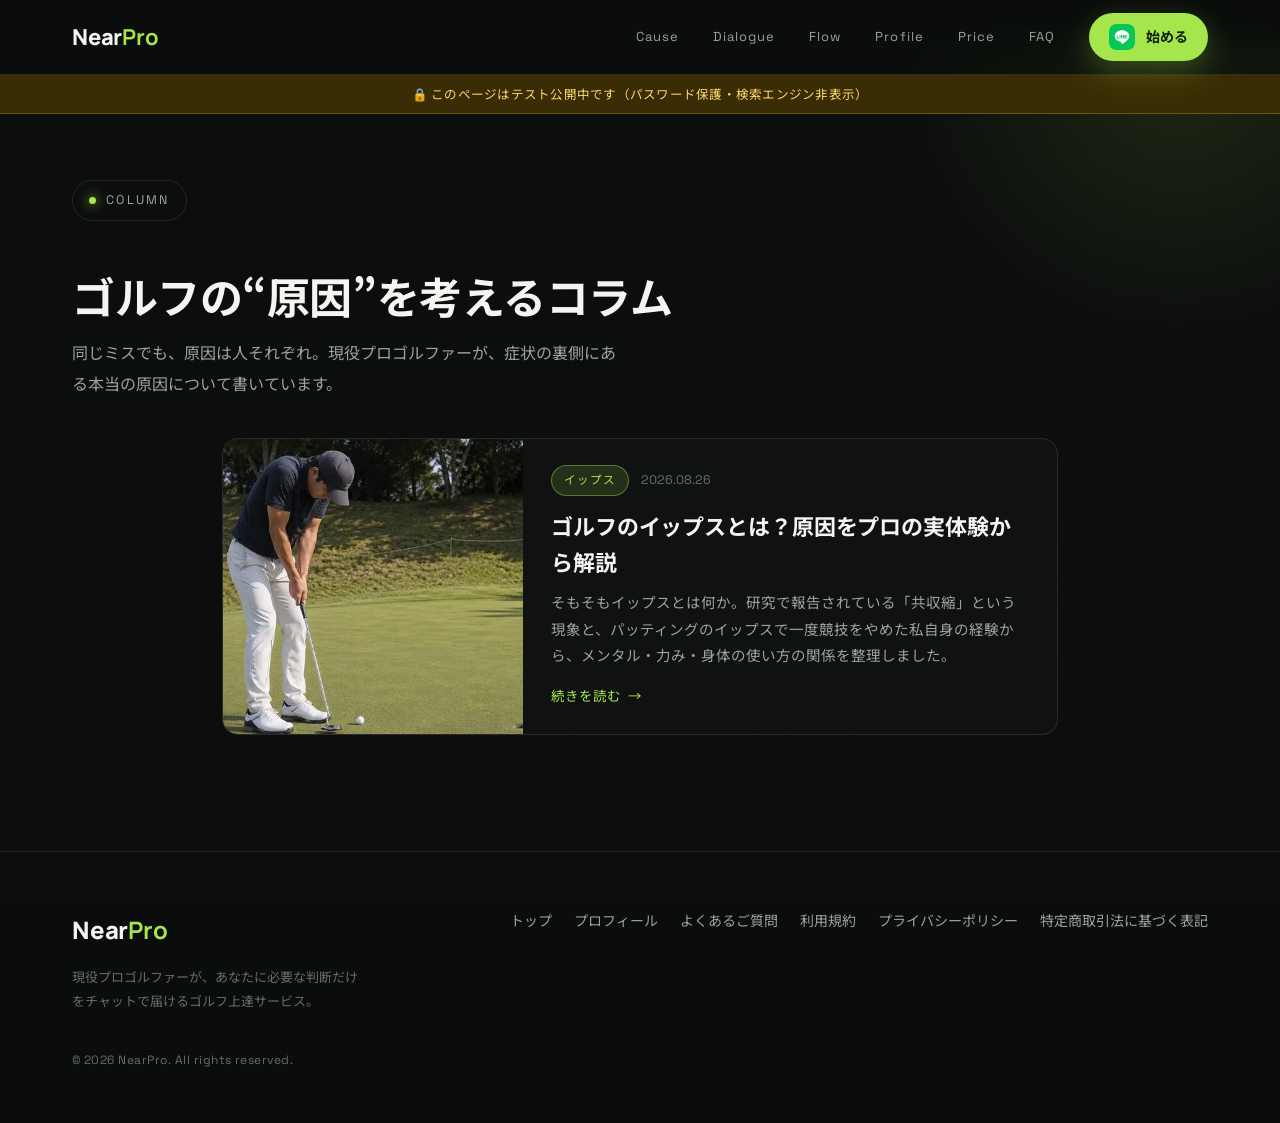
==== commit 245c7990: "ブログ・法務ページのCTAボタンをトップページと同一に統一（LINEアイコン追加・下線を解消）" ====
--- a/blog/index.html
+++ b/blog/index.html
@@ -27,7 +27,7 @@
       <a class="link" href="/#profile">Profile</a>
       <a class="link" href="/#price">Price</a>
       <a class="link" href="/faq">FAQ</a>
-      <a class="btn primary" href="https://lin.ee/vwxO3Qq" target="_blank" rel="noopener">始める</a>
+      <a class="btn primary" href="https://lin.ee/vwxO3Qq" target="_blank" rel="noopener"><span class="ico" aria-label="LINE"><svg viewBox="0 0 48 48" aria-hidden="true"><rect width="48" height="48" rx="12" fill="#06C755"/><path fill="#fff" d="M24 11.5c-7.4 0-13.4 4.87-13.4 10.86 0 5.37 4.76 9.86 11.19 10.71.44.1 1.03.29 1.18.67.13.34.09.87.04 1.21l-.19 1.15c-.06.34-.27 1.33 1.17.72 1.44-.6 7.75-4.56 10.58-7.82h-.01c1.95-2.14 2.89-4.32 2.89-6.73 0-5.99-6.05-10.86-13.45-10.86z"/><g fill="#06C755"><path d="M20.7 20.2h-.94a.26.26 0 0 0-.26.26v5.85c0 .14.12.26.26.26h.94c.15 0 .26-.12.26-.26v-5.85a.26.26 0 0 0-.26-.26zM27.2 20.2h-.94a.26.26 0 0 0-.26.26v3.47l-2.68-3.62-.02-.02v-.01h-1.06a.26.26 0 0 0-.26.26v5.85c0 .14.12.26.26.26h.94c.15 0 .26-.12.26-.26v-3.47l2.69 3.63c.02.03.04.05.06.06l.02.01h1.05c.14 0 .26-.12.26-.26v-5.85a.26.26 0 0 0-.26-.26zM18.44 25.2h-2.56v-4.74a.26.26 0 0 0-.26-.26h-.94a.26.26 0 0 0-.26.26v5.85c0 .07.03.13.07.18.05.04.11.07.18.07h3.77c.14 0 .26-.12.26-.26v-.94a.26.26 0 0 0-.26-.26zM32.5 21.66c.14 0 .26-.12.26-.26v-.94a.26.26 0 0 0-.26-.26h-3.77a.25.25 0 0 0-.18.07.26.26 0 0 0-.07.18v5.85c0 .07.03.13.07.18.05.04.11.07.18.07h3.77c.14 0 .26-.12.26-.26v-.94a.26.26 0 0 0-.26-.26h-2.56v-.99h2.56c.14 0 .26-.12.26-.26v-.94a.26.26 0 0 0-.26-.26h-2.56v-.99h2.56z"/></g></svg></span>始める</a>
     </nav>
   </div>
 </header>
--- a/styles.css
+++ b/styles.css
@@ -660,3 +660,6 @@
     padding-left: 0; border-left: 0; letter-spacing: .04em; }
   .refs ol { margin: 0; padding-left: 1.4em; }
   .refs li { color: var(--faint); font-size: 12.5px; line-height: 1.85; margin-bottom: 9px; }
+
+  /* 記事内のボタンはトップページと同じ見た目に（本文リンクの下線を打ち消す） */
+  .article-body a.btn { text-decoration: none; }
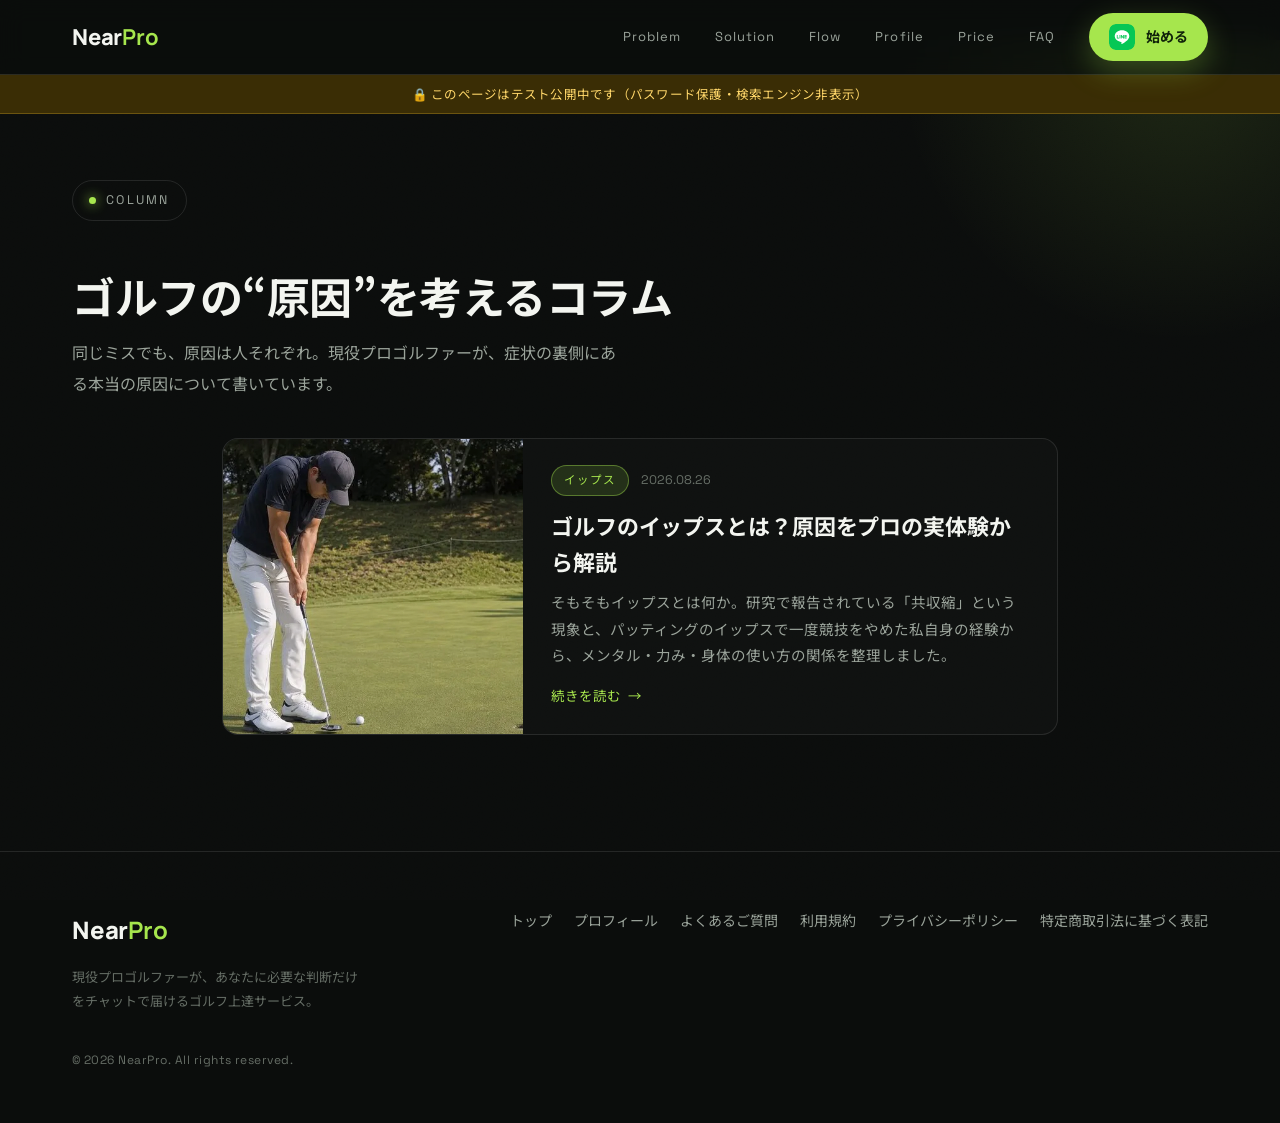
==== commit b76b049a: "セクション名を変更：Cause→Problem（課題）、Dialogue→Solution（解決策）" ====
--- a/blog/index.html
+++ b/blog/index.html
@@ -21,16 +21,29 @@
   <div class="wrap">
     <a class="brand" href="/#top">Near<b>Pro</b></a>
     <nav class="nav">
-      <a class="link" href="/#cause">Cause</a>
-      <a class="link" href="/#dialogue">Dialogue</a>
+      <a class="link" href="/#problem">Problem</a>
+      <a class="link" href="/#solution">Solution</a>
       <a class="link" href="/#flow">Flow</a>
       <a class="link" href="/#profile">Profile</a>
       <a class="link" href="/#price">Price</a>
       <a class="link" href="/faq">FAQ</a>
       <a class="btn primary" href="https://lin.ee/vwxO3Qq" target="_blank" rel="noopener"><span class="ico" aria-label="LINE"><svg viewBox="0 0 48 48" aria-hidden="true"><rect width="48" height="48" rx="12" fill="#06C755"/><path fill="#fff" d="M24 11.5c-7.4 0-13.4 4.87-13.4 10.86 0 5.37 4.76 9.86 11.19 10.71.44.1 1.03.29 1.18.67.13.34.09.87.04 1.21l-.19 1.15c-.06.34-.27 1.33 1.17.72 1.44-.6 7.75-4.56 10.58-7.82h-.01c1.95-2.14 2.89-4.32 2.89-6.73 0-5.99-6.05-10.86-13.45-10.86z"/><g fill="#06C755"><path d="M20.7 20.2h-.94a.26.26 0 0 0-.26.26v5.85c0 .14.12.26.26.26h.94c.15 0 .26-.12.26-.26v-5.85a.26.26 0 0 0-.26-.26zM27.2 20.2h-.94a.26.26 0 0 0-.26.26v3.47l-2.68-3.62-.02-.02v-.01h-1.06a.26.26 0 0 0-.26.26v5.85c0 .14.12.26.26.26h.94c.15 0 .26-.12.26-.26v-3.47l2.69 3.63c.02.03.04.05.06.06l.02.01h1.05c.14 0 .26-.12.26-.26v-5.85a.26.26 0 0 0-.26-.26zM18.44 25.2h-2.56v-4.74a.26.26 0 0 0-.26-.26h-.94a.26.26 0 0 0-.26.26v5.85c0 .07.03.13.07.18.05.04.11.07.18.07h3.77c.14 0 .26-.12.26-.26v-.94a.26.26 0 0 0-.26-.26zM32.5 21.66c.14 0 .26-.12.26-.26v-.94a.26.26 0 0 0-.26-.26h-3.77a.25.25 0 0 0-.18.07.26.26 0 0 0-.07.18v5.85c0 .07.03.13.07.18.05.04.11.07.18.07h3.77c.14 0 .26-.12.26-.26v-.94a.26.26 0 0 0-.26-.26h-2.56v-.99h2.56c.14 0 .26-.12.26-.26v-.94a.26.26 0 0 0-.26-.26h-2.56v-.99h2.56z"/></g></svg></span>始める</a>
     </nav>
+    <button class="navtoggle" id="nav-toggle" type="button" aria-label="メニューを開く" aria-expanded="false" aria-controls="mobile-menu"><span></span><span></span><span></span></button>
   </div>
 </header>
+
+<div class="menu-panel" id="mobile-menu">
+  <nav>
+      <a href="/#problem">Problem<span class="jp">課題</span></a>
+      <a href="/#solution">Solution<span class="jp">解決策</span></a>
+      <a href="/#flow">Flow<span class="jp">利用の流れ</span></a>
+      <a href="/#profile">Profile<span class="jp">プロフィール</span></a>
+      <a href="/#price">Price<span class="jp">料金</span></a>
+      <a href="/faq">FAQ<span class="jp">よくあるご質問</span></a>
+  </nav>
+  <a class="btn primary big" href="https://lin.ee/vwxO3Qq" target="_blank" rel="noopener"><span class="ico" aria-label="LINE"><svg viewBox="0 0 48 48" aria-hidden="true"><rect width="48" height="48" rx="12" fill="#06C755"/><path fill="#fff" d="M24 11.5c-7.4 0-13.4 4.87-13.4 10.86 0 5.37 4.76 9.86 11.19 10.71.44.1 1.03.29 1.18.67.13.34.09.87.04 1.21l-.19 1.15c-.06.34-.27 1.33 1.17.72 1.44-.6 7.75-4.56 10.58-7.82h-.01c1.95-2.14 2.89-4.32 2.89-6.73 0-5.99-6.05-10.86-13.45-10.86z"/><g fill="#06C755"><path d="M20.7 20.2h-.94a.26.26 0 0 0-.26.26v5.85c0 .14.12.26.26.26h.94c.15 0 .26-.12.26-.26v-5.85a.26.26 0 0 0-.26-.26zM27.2 20.2h-.94a.26.26 0 0 0-.26.26v3.47l-2.68-3.62-.02-.02v-.01h-1.06a.26.26 0 0 0-.26.26v5.85c0 .14.12.26.26.26h.94c.15 0 .26-.12.26-.26v-3.47l2.69 3.63c.02.03.04.05.06.06l.02.01h1.05c.14 0 .26-.12.26-.26v-5.85a.26.26 0 0 0-.26-.26zM18.44 25.2h-2.56v-4.74a.26.26 0 0 0-.26-.26h-.94a.26.26 0 0 0-.26.26v5.85c0 .07.03.13.07.18.05.04.11.07.18.07h3.77c.14 0 .26-.12.26-.26v-.94a.26.26 0 0 0-.26-.26zM32.5 21.66c.14 0 .26-.12.26-.26v-.94a.26.26 0 0 0-.26-.26h-3.77a.25.25 0 0 0-.18.07.26.26 0 0 0-.07.18v5.85c0 .07.03.13.07.18.05.04.11.07.18.07h3.77c.14 0 .26-.12.26-.26v-.94a.26.26 0 0 0-.26-.26h-2.56v-.99h2.56c.14 0 .26-.12.26-.26v-.94a.26.26 0 0 0-.26-.26h-2.56v-.99h2.56z"/></g></svg></span>始める</a>
+</div>
 
 <div class="draft-bar">🔒 このページはテスト公開中です（パスワード保護・検索エンジン非表示）</div>
 
@@ -90,6 +103,22 @@
   const header = document.getElementById('site-header');
   const onScroll = () => header.classList.toggle('scrolled', window.scrollY > 20);
   onScroll(); window.addEventListener('scroll', onScroll, { passive: true });
+
+  // スマホ用ハンバーガーメニュー
+  const navToggle = document.getElementById('nav-toggle');
+  const menuPanel = document.getElementById('mobile-menu');
+  if (navToggle && menuPanel) {
+    const setMenu = (open) => {
+      document.body.classList.toggle('menu-open', open);
+      navToggle.setAttribute('aria-expanded', String(open));
+      navToggle.setAttribute('aria-label', open ? 'メニューを閉じる' : 'メニューを開く');
+    };
+    navToggle.addEventListener('click', () => setMenu(!document.body.classList.contains('menu-open')));
+    menuPanel.querySelectorAll('a').forEach(a => a.addEventListener('click', () => setMenu(false)));
+    document.addEventListener('keydown', (e) => { if (e.key === 'Escape') setMenu(false); });
+    window.addEventListener('resize', () => { if (window.innerWidth > 940) setMenu(false); });
+  }
+
 </script>
 
 </body>
--- a/styles.css
+++ b/styles.css
@@ -663,3 +663,38 @@
 
   /* 記事内のボタンはトップページと同じ見た目に（本文リンクの下線を打ち消す） */
   .article-body a.btn { text-decoration: none; }
+
+  /* ===== スマホ用ハンバーガーメニュー ===== */
+  header.site .wrap > .nav { margin-left: auto; }
+  .navtoggle { display: none; width: 44px; height: 44px; margin: 0 -10px 0 14px; position: relative;
+    background: transparent; border: 0; cursor: pointer; -webkit-tap-highlight-color: transparent; }
+  .navtoggle span { position: absolute; left: 11px; width: 22px; height: 2px; background: var(--text);
+    border-radius: 2px; transition: transform .35s var(--ease), opacity .2s var(--ease); }
+  .navtoggle span:nth-child(1) { top: 15px; }
+  .navtoggle span:nth-child(2) { top: 21px; }
+  .navtoggle span:nth-child(3) { top: 27px; }
+  .navtoggle[aria-expanded="true"] span:nth-child(1) { transform: translateY(6px) rotate(45deg); }
+  .navtoggle[aria-expanded="true"] span:nth-child(2) { opacity: 0; }
+  .navtoggle[aria-expanded="true"] span:nth-child(3) { transform: translateY(-6px) rotate(-45deg); }
+
+  .menu-panel { position: fixed; inset: 0; z-index: 39; display: flex; flex-direction: column; justify-content: center;
+    padding: 96px 26px calc(36px + env(safe-area-inset-bottom, 0px)); overflow-y: auto;
+    background: rgba(11,13,12,0.97); -webkit-backdrop-filter: blur(14px); backdrop-filter: blur(14px);
+    opacity: 0; visibility: hidden; transform: translateY(-10px);
+    transition: opacity .3s var(--ease), transform .35s var(--ease), visibility .3s; }
+  body.menu-open .menu-panel { opacity: 1; visibility: visible; transform: none; }
+  body.menu-open { overflow: hidden; }
+  body.menu-open header.site { background: rgba(11,13,12,0.97); border-bottom-color: transparent; }
+  body.menu-open .mobile-cta { display: none; }
+
+  .menu-panel nav { display: flex; flex-direction: column; }
+  .menu-panel nav a { display: flex; align-items: baseline; gap: 14px; padding: 17px 2px;
+    border-bottom: 1px solid var(--line); font-family: var(--mono); font-size: 18px; letter-spacing: .06em;
+    color: var(--text); }
+  .menu-panel nav a .jp { font-family: var(--sans); font-size: 12.5px; font-weight: 500; letter-spacing: .04em; color: var(--faint); }
+  .menu-panel nav a[aria-current="page"] { color: var(--accent); }
+  .menu-panel nav a[aria-current="page"] .jp { color: var(--accent-2); }
+  .menu-panel .btn { margin-top: 30px; justify-content: center; }
+
+  @media (max-width: 940px) { .navtoggle { display: block; } }
+  @media (min-width: 941px) { .menu-panel { display: none; } }
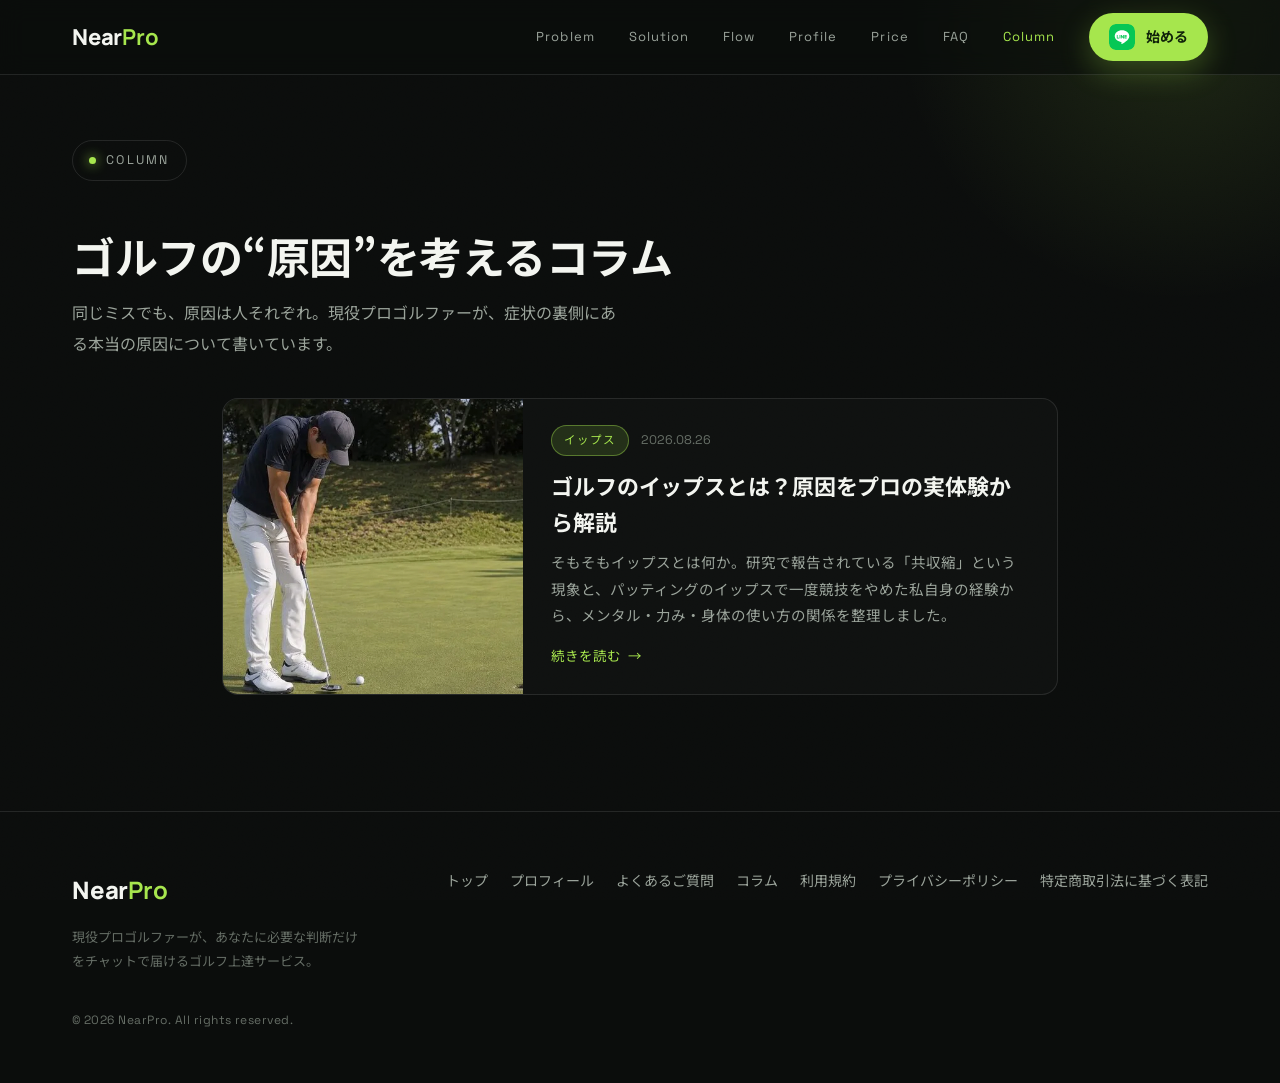
==== commit 5883edae: "コラムを一般公開：パスワード保護を解除、noindex解除、canonical・OGP・構造化データ追加、全ページにコラム導線を追加" ====
--- a/blog/index.html
+++ b/blog/index.html
@@ -5,7 +5,74 @@
 <meta name="viewport" content="width=device-width, initial-scale=1.0" />
 <title>コラム｜NearPro（ニアプロ）</title>
 <meta name="description" content="ゴルフのミスの「原因」について、現役プロゴルファーが解説するコラムです。" />
-<meta name="robots" content="noindex, nofollow" />
+<link rel="canonical" href="https://nearpro.pages.dev/blog" />
+<meta property="og:title" content="コラム｜ゴルフの“原因”を考える" />
+<meta property="og:description" content="ゴルフのミスの「原因」について、現役プロゴルファー小木野太優が自身の経験と研究をもとに解説するコラムです。" />
+<meta property="og:type" content="website" />
+<meta property="og:site_name" content="NearPro" />
+<meta property="og:locale" content="ja_JP" />
+<meta property="og:url" content="https://nearpro.pages.dev/blog" />
+<meta property="og:image" content="https://nearpro.pages.dev/og-blog-golf-yips.jpg" />
+<meta property="og:image:width" content="1200" />
+<meta property="og:image:height" content="630" />
+<meta name="twitter:card" content="summary_large_image" />
+<meta name="twitter:image" content="https://nearpro.pages.dev/og-blog-golf-yips.jpg" />
+<script type="application/ld+json">
+{
+  "@context": "https://schema.org",
+  "@graph": [
+    {
+      "@type": "Blog",
+      "@id": "https://nearpro.pages.dev/blog#blog",
+      "name": "NearPro コラム",
+      "url": "https://nearpro.pages.dev/blog",
+      "description": "ゴルフのミスの「原因」について、現役プロゴルファー小木野太優が自身の経験と研究をもとに解説するコラムです。",
+      "inLanguage": "ja",
+      "publisher": {
+        "@id": "https://nearpro.pages.dev/#organization"
+      },
+      "author": {
+        "@id": "https://nearpro.pages.dev/profile#taiyu-ogino"
+      }
+    },
+    {
+      "@type": "Person",
+      "@id": "https://nearpro.pages.dev/profile#taiyu-ogino",
+      "name": "小木野 太優",
+      "alternateName": "Taiyu Ogino",
+      "jobTitle": "プロゴルファー",
+      "url": "https://nearpro.pages.dev/profile",
+      "description": "2024年PGAプロテスト4位合格。PGA新人戦準優勝、台湾ツアー参戦。自身もパッティングのイップスを経験し、一度競技から離れた経験を持つ。",
+      "worksFor": {
+        "@id": "https://nearpro.pages.dev/#organization"
+      }
+    },
+    {
+      "@type": "Organization",
+      "@id": "https://nearpro.pages.dev/#organization",
+      "name": "NearPro",
+      "url": "https://nearpro.pages.dev/",
+      "logo": "https://nearpro.pages.dev/apple-touch-icon.png"
+    },
+    {
+      "@type": "BreadcrumbList",
+      "itemListElement": [
+        {
+          "@type": "ListItem",
+          "position": 1,
+          "name": "ホーム",
+          "item": "https://nearpro.pages.dev/"
+        },
+        {
+          "@type": "ListItem",
+          "position": 2,
+          "name": "コラム"
+        }
+      ]
+    }
+  ]
+}
+</script>
 <meta name="theme-color" content="#0b0d0c" />
 <link rel="preconnect" href="https://fonts.googleapis.com" />
 <link rel="preconnect" href="https://fonts.gstatic.com" crossorigin />
@@ -27,6 +94,7 @@
       <a class="link" href="/#profile">Profile</a>
       <a class="link" href="/#price">Price</a>
       <a class="link" href="/faq">FAQ</a>
+      <a class="link" href="/blog" aria-current="page">Column</a>
       <a class="btn primary" href="https://lin.ee/vwxO3Qq" target="_blank" rel="noopener"><span class="ico" aria-label="LINE"><svg viewBox="0 0 48 48" aria-hidden="true"><rect width="48" height="48" rx="12" fill="#06C755"/><path fill="#fff" d="M24 11.5c-7.4 0-13.4 4.87-13.4 10.86 0 5.37 4.76 9.86 11.19 10.71.44.1 1.03.29 1.18.67.13.34.09.87.04 1.21l-.19 1.15c-.06.34-.27 1.33 1.17.72 1.44-.6 7.75-4.56 10.58-7.82h-.01c1.95-2.14 2.89-4.32 2.89-6.73 0-5.99-6.05-10.86-13.45-10.86z"/><g fill="#06C755"><path d="M20.7 20.2h-.94a.26.26 0 0 0-.26.26v5.85c0 .14.12.26.26.26h.94c.15 0 .26-.12.26-.26v-5.85a.26.26 0 0 0-.26-.26zM27.2 20.2h-.94a.26.26 0 0 0-.26.26v3.47l-2.68-3.62-.02-.02v-.01h-1.06a.26.26 0 0 0-.26.26v5.85c0 .14.12.26.26.26h.94c.15 0 .26-.12.26-.26v-3.47l2.69 3.63c.02.03.04.05.06.06l.02.01h1.05c.14 0 .26-.12.26-.26v-5.85a.26.26 0 0 0-.26-.26zM18.44 25.2h-2.56v-4.74a.26.26 0 0 0-.26-.26h-.94a.26.26 0 0 0-.26.26v5.85c0 .07.03.13.07.18.05.04.11.07.18.07h3.77c.14 0 .26-.12.26-.26v-.94a.26.26 0 0 0-.26-.26zM32.5 21.66c.14 0 .26-.12.26-.26v-.94a.26.26 0 0 0-.26-.26h-3.77a.25.25 0 0 0-.18.07.26.26 0 0 0-.07.18v5.85c0 .07.03.13.07.18.05.04.11.07.18.07h3.77c.14 0 .26-.12.26-.26v-.94a.26.26 0 0 0-.26-.26h-2.56v-.99h2.56c.14 0 .26-.12.26-.26v-.94a.26.26 0 0 0-.26-.26h-2.56v-.99h2.56z"/></g></svg></span>始める</a>
     </nav>
     <button class="navtoggle" id="nav-toggle" type="button" aria-label="メニューを開く" aria-expanded="false" aria-controls="mobile-menu"><span></span><span></span><span></span></button>
@@ -41,11 +109,11 @@
       <a href="/#profile">Profile<span class="jp">プロフィール</span></a>
       <a href="/#price">Price<span class="jp">料金</span></a>
       <a href="/faq">FAQ<span class="jp">よくあるご質問</span></a>
+      <a href="/blog" aria-current="page">Column<span class="jp">コラム</span></a>
   </nav>
   <a class="btn primary big" href="https://lin.ee/vwxO3Qq" target="_blank" rel="noopener"><span class="ico" aria-label="LINE"><svg viewBox="0 0 48 48" aria-hidden="true"><rect width="48" height="48" rx="12" fill="#06C755"/><path fill="#fff" d="M24 11.5c-7.4 0-13.4 4.87-13.4 10.86 0 5.37 4.76 9.86 11.19 10.71.44.1 1.03.29 1.18.67.13.34.09.87.04 1.21l-.19 1.15c-.06.34-.27 1.33 1.17.72 1.44-.6 7.75-4.56 10.58-7.82h-.01c1.95-2.14 2.89-4.32 2.89-6.73 0-5.99-6.05-10.86-13.45-10.86z"/><g fill="#06C755"><path d="M20.7 20.2h-.94a.26.26 0 0 0-.26.26v5.85c0 .14.12.26.26.26h.94c.15 0 .26-.12.26-.26v-5.85a.26.26 0 0 0-.26-.26zM27.2 20.2h-.94a.26.26 0 0 0-.26.26v3.47l-2.68-3.62-.02-.02v-.01h-1.06a.26.26 0 0 0-.26.26v5.85c0 .14.12.26.26.26h.94c.15 0 .26-.12.26-.26v-3.47l2.69 3.63c.02.03.04.05.06.06l.02.01h1.05c.14 0 .26-.12.26-.26v-5.85a.26.26 0 0 0-.26-.26zM18.44 25.2h-2.56v-4.74a.26.26 0 0 0-.26-.26h-.94a.26.26 0 0 0-.26.26v5.85c0 .07.03.13.07.18.05.04.11.07.18.07h3.77c.14 0 .26-.12.26-.26v-.94a.26.26 0 0 0-.26-.26zM32.5 21.66c.14 0 .26-.12.26-.26v-.94a.26.26 0 0 0-.26-.26h-3.77a.25.25 0 0 0-.18.07.26.26 0 0 0-.07.18v5.85c0 .07.03.13.07.18.05.04.11.07.18.07h3.77c.14 0 .26-.12.26-.26v-.94a.26.26 0 0 0-.26-.26h-2.56v-.99h2.56c.14 0 .26-.12.26-.26v-.94a.26.26 0 0 0-.26-.26h-2.56v-.99h2.56z"/></g></svg></span>始める</a>
 </div>
 
-<div class="draft-bar">🔒 このページはテスト公開中です（パスワード保護・検索エンジン非表示）</div>
 
 <section class="blog-hero">
   <div class="wrap">
@@ -91,6 +159,7 @@
       <a href="/#top">トップ</a>
       <a href="/profile">プロフィール</a>
       <a href="/faq">よくあるご質問</a>
+      <a href="/blog">コラム</a>
       <a href="/terms">利用規約</a>
       <a href="/privacy">プライバシーポリシー</a>
       <a href="/tokushoho">特定商取引法に基づく表記</a>
--- a/styles.css
+++ b/styles.css
@@ -698,3 +698,8 @@
 
   @media (max-width: 940px) { .navtoggle { display: block; } }
   @media (min-width: 941px) { .menu-panel { display: none; } }
+
+  /* 記事の著者リンク */
+  .post-author { font-family: var(--mono); font-size: 12.5px; color: var(--muted);
+    text-decoration: underline; text-underline-offset: 3px; }
+  .post-author:hover { color: var(--accent); }
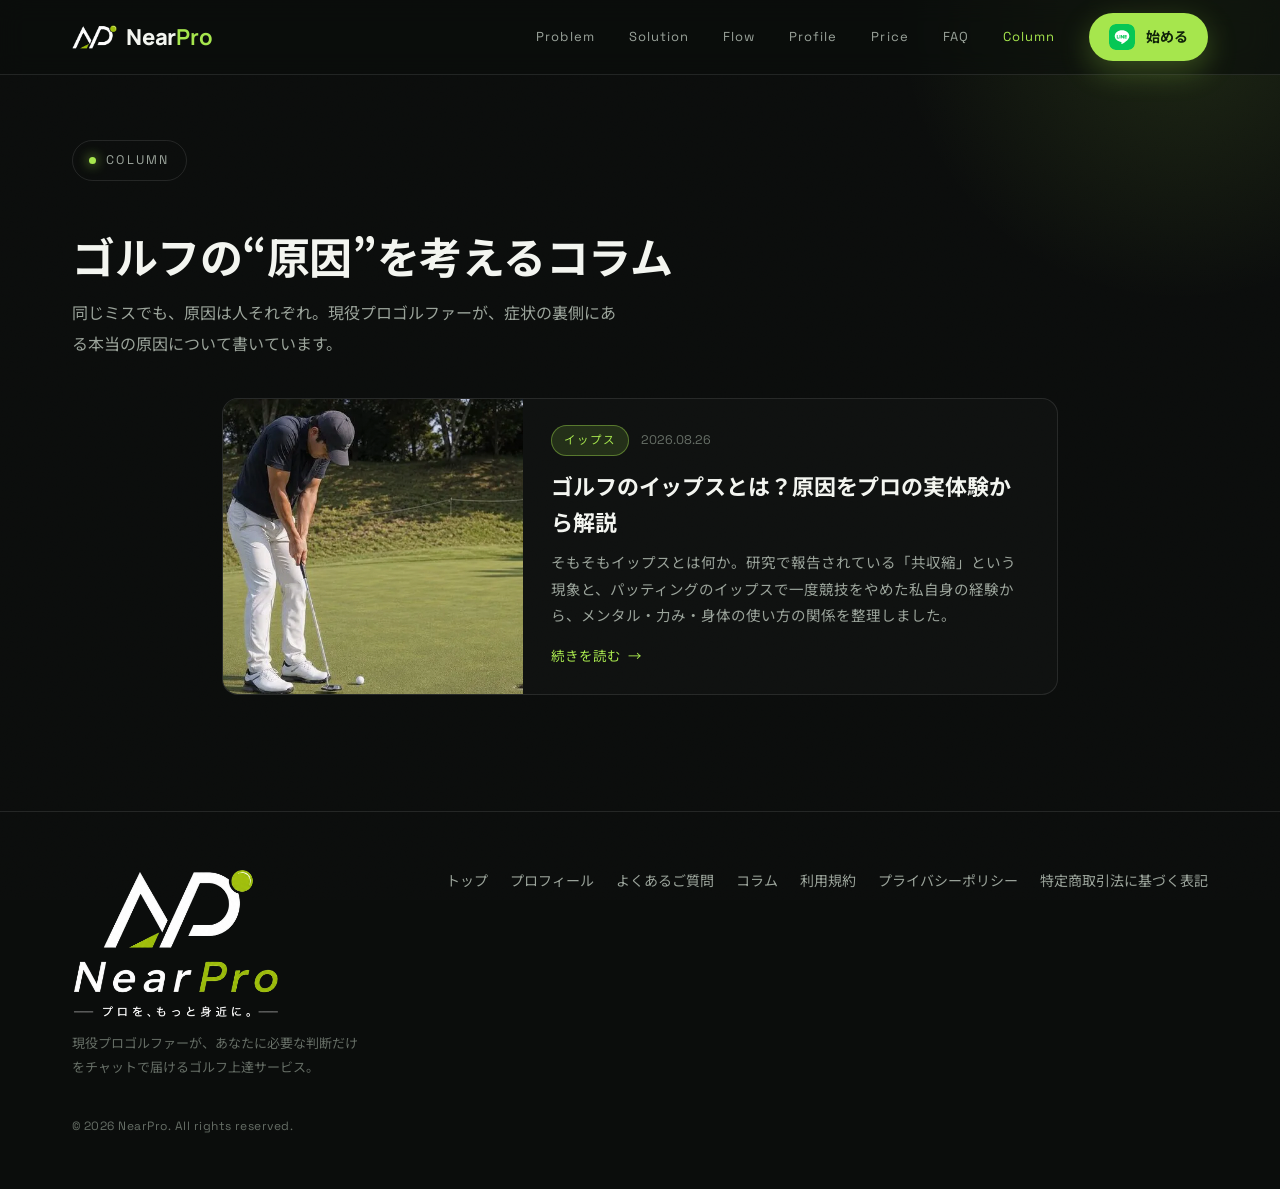
==== commit 0468237e: "新ロゴを導入：ヘッダー・フッター・ファビコン一式・構造化データに反映" ====
--- a/blog/index.html
+++ b/blog/index.html
@@ -5,13 +5,13 @@
 <meta name="viewport" content="width=device-width, initial-scale=1.0" />
 <title>コラム｜NearPro（ニアプロ）</title>
 <meta name="description" content="ゴルフのミスの「原因」について、現役プロゴルファーが解説するコラムです。" />
-<link rel="canonical" href="https://nearpro.pages.dev/blog" />
+<link rel="canonical" href="https://nearpro.pages.dev/blog/" />
 <meta property="og:title" content="コラム｜ゴルフの“原因”を考える" />
 <meta property="og:description" content="ゴルフのミスの「原因」について、現役プロゴルファー小木野太優が自身の経験と研究をもとに解説するコラムです。" />
 <meta property="og:type" content="website" />
 <meta property="og:site_name" content="NearPro" />
 <meta property="og:locale" content="ja_JP" />
-<meta property="og:url" content="https://nearpro.pages.dev/blog" />
+<meta property="og:url" content="https://nearpro.pages.dev/blog/" />
 <meta property="og:image" content="https://nearpro.pages.dev/og-blog-golf-yips.jpg" />
 <meta property="og:image:width" content="1200" />
 <meta property="og:image:height" content="630" />
@@ -25,7 +25,7 @@
       "@type": "Blog",
       "@id": "https://nearpro.pages.dev/blog#blog",
       "name": "NearPro コラム",
-      "url": "https://nearpro.pages.dev/blog",
+      "url": "https://nearpro.pages.dev/blog/",
       "description": "ゴルフのミスの「原因」について、現役プロゴルファー小木野太優が自身の経験と研究をもとに解説するコラムです。",
       "inLanguage": "ja",
       "publisher": {
@@ -52,7 +52,7 @@
       "@id": "https://nearpro.pages.dev/#organization",
       "name": "NearPro",
       "url": "https://nearpro.pages.dev/",
-      "logo": "https://nearpro.pages.dev/apple-touch-icon.png"
+      "logo": "https://nearpro.pages.dev/assets/logo/logo-lockup.png"
     },
     {
       "@type": "BreadcrumbList",
@@ -86,7 +86,7 @@
 
 <header class="site" id="site-header">
   <div class="wrap">
-    <a class="brand" href="/#top">Near<b>Pro</b></a>
+    <a class="brand" href="/#top"><img class="brand-mark" src="/assets/logo/logo-mark.png" alt="" width="595" height="317" /><span class="brand-text">Near<b>Pro</b></span></a>
     <nav class="nav">
       <a class="link" href="/#problem">Problem</a>
       <a class="link" href="/#solution">Solution</a>
@@ -94,7 +94,7 @@
       <a class="link" href="/#profile">Profile</a>
       <a class="link" href="/#price">Price</a>
       <a class="link" href="/faq">FAQ</a>
-      <a class="link" href="/blog" aria-current="page">Column</a>
+      <a class="link" href="/blog/" aria-current="page">Column</a>
       <a class="btn primary" href="https://lin.ee/vwxO3Qq" target="_blank" rel="noopener"><span class="ico" aria-label="LINE"><svg viewBox="0 0 48 48" aria-hidden="true"><rect width="48" height="48" rx="12" fill="#06C755"/><path fill="#fff" d="M24 11.5c-7.4 0-13.4 4.87-13.4 10.86 0 5.37 4.76 9.86 11.19 10.71.44.1 1.03.29 1.18.67.13.34.09.87.04 1.21l-.19 1.15c-.06.34-.27 1.33 1.17.72 1.44-.6 7.75-4.56 10.58-7.82h-.01c1.95-2.14 2.89-4.32 2.89-6.73 0-5.99-6.05-10.86-13.45-10.86z"/><g fill="#06C755"><path d="M20.7 20.2h-.94a.26.26 0 0 0-.26.26v5.85c0 .14.12.26.26.26h.94c.15 0 .26-.12.26-.26v-5.85a.26.26 0 0 0-.26-.26zM27.2 20.2h-.94a.26.26 0 0 0-.26.26v3.47l-2.68-3.62-.02-.02v-.01h-1.06a.26.26 0 0 0-.26.26v5.85c0 .14.12.26.26.26h.94c.15 0 .26-.12.26-.26v-3.47l2.69 3.63c.02.03.04.05.06.06l.02.01h1.05c.14 0 .26-.12.26-.26v-5.85a.26.26 0 0 0-.26-.26zM18.44 25.2h-2.56v-4.74a.26.26 0 0 0-.26-.26h-.94a.26.26 0 0 0-.26.26v5.85c0 .07.03.13.07.18.05.04.11.07.18.07h3.77c.14 0 .26-.12.26-.26v-.94a.26.26 0 0 0-.26-.26zM32.5 21.66c.14 0 .26-.12.26-.26v-.94a.26.26 0 0 0-.26-.26h-3.77a.25.25 0 0 0-.18.07.26.26 0 0 0-.07.18v5.85c0 .07.03.13.07.18.05.04.11.07.18.07h3.77c.14 0 .26-.12.26-.26v-.94a.26.26 0 0 0-.26-.26h-2.56v-.99h2.56c.14 0 .26-.12.26-.26v-.94a.26.26 0 0 0-.26-.26h-2.56v-.99h2.56z"/></g></svg></span>始める</a>
     </nav>
     <button class="navtoggle" id="nav-toggle" type="button" aria-label="メニューを開く" aria-expanded="false" aria-controls="mobile-menu"><span></span><span></span><span></span></button>
@@ -109,7 +109,7 @@
       <a href="/#profile">Profile<span class="jp">プロフィール</span></a>
       <a href="/#price">Price<span class="jp">料金</span></a>
       <a href="/faq">FAQ<span class="jp">よくあるご質問</span></a>
-      <a href="/blog" aria-current="page">Column<span class="jp">コラム</span></a>
+      <a href="/blog/" aria-current="page">Column<span class="jp">コラム</span></a>
   </nav>
   <a class="btn primary big" href="https://lin.ee/vwxO3Qq" target="_blank" rel="noopener"><span class="ico" aria-label="LINE"><svg viewBox="0 0 48 48" aria-hidden="true"><rect width="48" height="48" rx="12" fill="#06C755"/><path fill="#fff" d="M24 11.5c-7.4 0-13.4 4.87-13.4 10.86 0 5.37 4.76 9.86 11.19 10.71.44.1 1.03.29 1.18.67.13.34.09.87.04 1.21l-.19 1.15c-.06.34-.27 1.33 1.17.72 1.44-.6 7.75-4.56 10.58-7.82h-.01c1.95-2.14 2.89-4.32 2.89-6.73 0-5.99-6.05-10.86-13.45-10.86z"/><g fill="#06C755"><path d="M20.7 20.2h-.94a.26.26 0 0 0-.26.26v5.85c0 .14.12.26.26.26h.94c.15 0 .26-.12.26-.26v-5.85a.26.26 0 0 0-.26-.26zM27.2 20.2h-.94a.26.26 0 0 0-.26.26v3.47l-2.68-3.62-.02-.02v-.01h-1.06a.26.26 0 0 0-.26.26v5.85c0 .14.12.26.26.26h.94c.15 0 .26-.12.26-.26v-3.47l2.69 3.63c.02.03.04.05.06.06l.02.01h1.05c.14 0 .26-.12.26-.26v-5.85a.26.26 0 0 0-.26-.26zM18.44 25.2h-2.56v-4.74a.26.26 0 0 0-.26-.26h-.94a.26.26 0 0 0-.26.26v5.85c0 .07.03.13.07.18.05.04.11.07.18.07h3.77c.14 0 .26-.12.26-.26v-.94a.26.26 0 0 0-.26-.26zM32.5 21.66c.14 0 .26-.12.26-.26v-.94a.26.26 0 0 0-.26-.26h-3.77a.25.25 0 0 0-.18.07.26.26 0 0 0-.07.18v5.85c0 .07.03.13.07.18.05.04.11.07.18.07h3.77c.14 0 .26-.12.26-.26v-.94a.26.26 0 0 0-.26-.26h-2.56v-.99h2.56c.14 0 .26-.12.26-.26v-.94a.26.26 0 0 0-.26-.26h-2.56v-.99h2.56z"/></g></svg></span>始める</a>
 </div>
@@ -152,14 +152,14 @@
 <footer class="site">
   <div class="wrap fwrap">
     <div>
-      <div class="brand">Near<b style="color:var(--accent)">Pro</b></div>
+      <img class="footer-logo" src="/assets/logo/logo-lockup.png" alt="NearPro（ニアプロ）｜プロを、もっと身近に。" width="808" height="585" />
       <p style="color:var(--faint);font-size:13px;max-width:22em;margin:12px 0 0;">現役プロゴルファーが、あなたに必要な判断だけをチャットで届けるゴルフ上達サービス。</p>
     </div>
     <nav>
       <a href="/#top">トップ</a>
       <a href="/profile">プロフィール</a>
       <a href="/faq">よくあるご質問</a>
-      <a href="/blog">コラム</a>
+      <a href="/blog/">コラム</a>
       <a href="/terms">利用規約</a>
       <a href="/privacy">プライバシーポリシー</a>
       <a href="/tokushoho">特定商取引法に基づく表記</a>
--- a/styles.css
+++ b/styles.css
@@ -703,3 +703,13 @@
   .post-author { font-family: var(--mono); font-size: 12.5px; color: var(--muted);
     text-decoration: underline; text-underline-offset: 3px; }
   .post-author:hover { color: var(--accent); }
+
+  /* ===== ロゴ ===== */
+  .brand { display: inline-flex; align-items: center; gap: 9px; }
+  .brand-mark { height: 24px; width: auto; display: block; }
+  .brand-text { display: block; white-space: nowrap; }
+  .footer-logo { width: 208px; height: auto; display: block; margin-bottom: 4px; }
+  @media (max-width: 560px) {
+    .brand-mark { height: 19px; }
+    .footer-logo { width: 176px; }
+  }
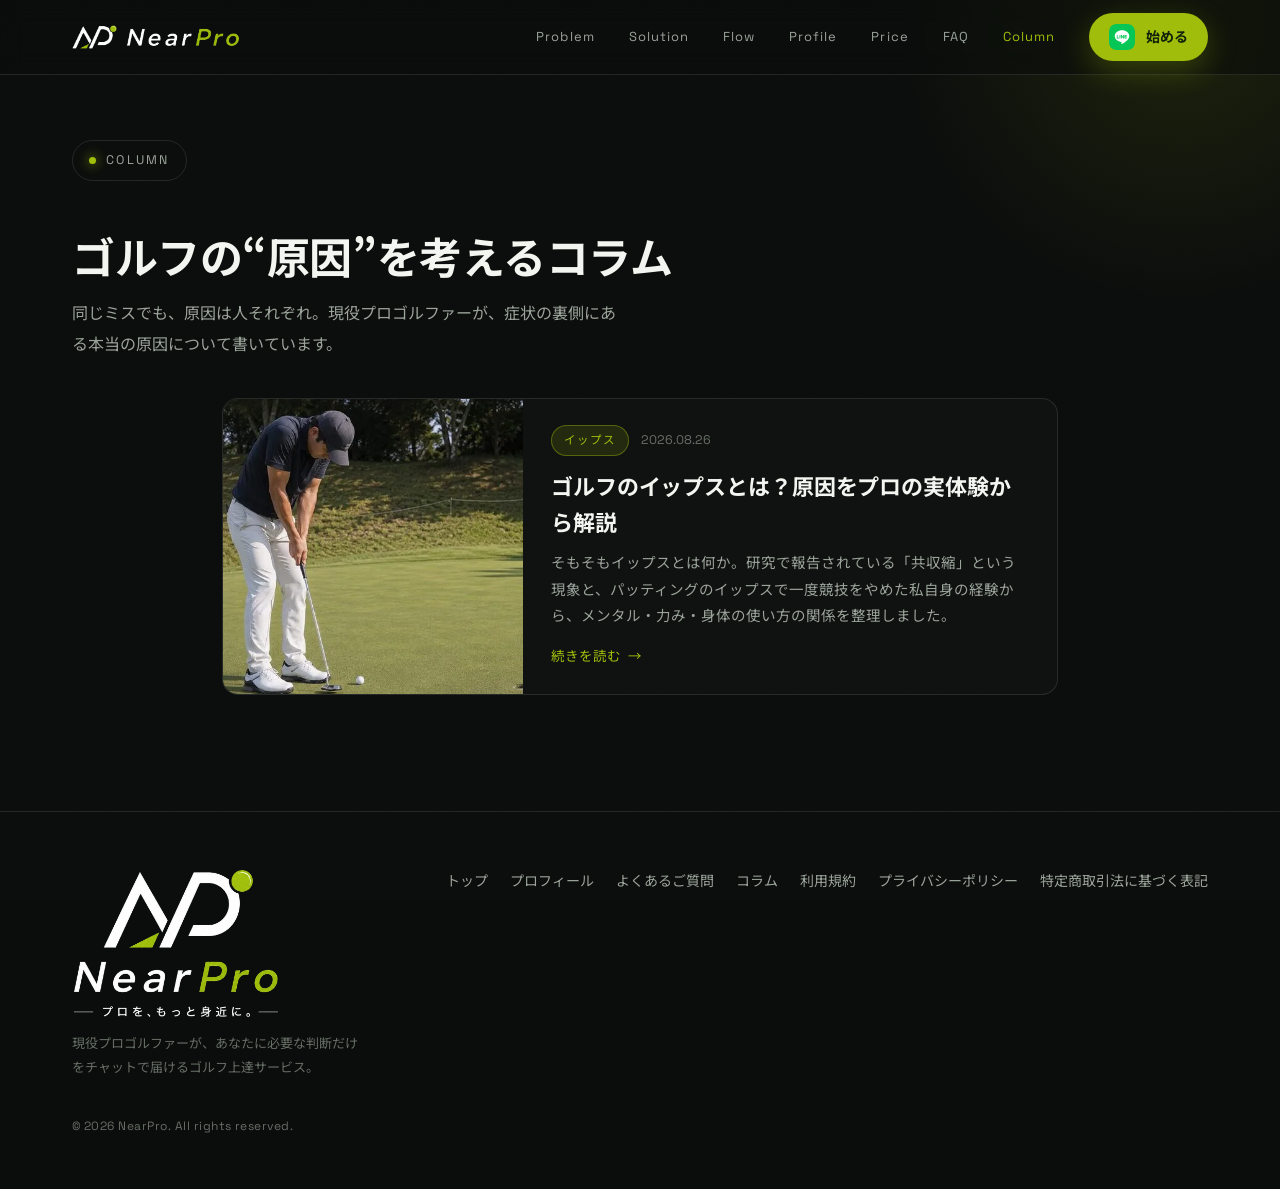
==== commit 8a133722: "ヘッダーのブランド表記をロゴ画像化（検索エンジン向けにNearProのテキストを併記）" ====
--- a/blog/index.html
+++ b/blog/index.html
@@ -86,7 +86,7 @@
 
 <header class="site" id="site-header">
   <div class="wrap">
-    <a class="brand" href="/#top"><img class="brand-mark" src="/assets/logo/logo-mark.png" alt="" width="595" height="317" /><span class="brand-text">Near<b>Pro</b></span></a>
+    <a class="brand" href="/#top"><img class="brand-mark" src="/assets/logo/logo-mark.png" alt="" width="595" height="317" /><img class="brand-word" src="/assets/logo/logo-wordmark.png" alt="" width="807" height="135" /><span class="sr-only">NearPro</span></a>
     <nav class="nav">
       <a class="link" href="/#problem">Problem</a>
       <a class="link" href="/#solution">Solution</a>
--- a/styles.css
+++ b/styles.css
@@ -8,9 +8,9 @@
     --faint: #666e66;
     --line: rgba(255, 255, 255, 0.10);
     --line-strong: rgba(255, 255, 255, 0.18);
-    --accent: #a6e64d;
-    --accent-2: #c9ff62;
-    --accent-dim: rgba(166, 230, 77, 0.14);
+    --accent: #a0bd0b;
+    --accent-2: #bcde0d;
+    --accent-dim: rgba(160, 189, 11, 0.14);
     --serif: "Shippori Mincho", "Hiragino Mincho ProN", serif;
     --sans: "Noto Sans JP", "Hiragino Sans", "Helvetica Neue", Arial, sans-serif;
     --mono: "Space Grotesk", "Noto Sans JP", sans-serif;
@@ -100,8 +100,8 @@
   }
   .btn .ico { display: inline-flex; align-items: center; justify-content: center; width: 26px; height: 26px; padding: 0; border-radius: 7px; overflow: hidden; }
   .btn .ico svg { width: 26px; height: 26px; display: block; }
-  .btn.primary { background: var(--accent); color: #10230a; box-shadow: 0 10px 30px rgba(166, 230, 77, 0.28); }
-  .btn.primary:hover { transform: translateY(-2px); background: var(--accent-2); box-shadow: 0 16px 40px rgba(166, 230, 77, 0.4); }
+  .btn.primary { background: var(--accent); color: #10230a; box-shadow: 0 10px 30px rgba(160, 189, 11, 0.28); }
+  .btn.primary:hover { transform: translateY(-2px); background: var(--accent-2); box-shadow: 0 16px 40px rgba(160, 189, 11, 0.4); }
   .btn.ghost { border: 1px solid var(--line-strong); color: var(--text); }
   .btn.ghost:hover { border-color: var(--accent); color: var(--accent); }
   .nav .btn { padding: 11px 20px; font-size: 14px; }
@@ -111,7 +111,7 @@
   .hero-bg { position: absolute; inset: 0; z-index: 0; pointer-events: none; }
   .hero-bg::before {
     content: ""; position: absolute; width: 900px; height: 900px; right: -180px; top: -260px;
-    background: radial-gradient(circle, rgba(166, 230, 77, 0.16), rgba(166, 230, 77, 0) 62%);
+    background: radial-gradient(circle, rgba(160, 189, 11, 0.16), rgba(160, 189, 11, 0) 62%);
   }
   .hero-bg::after {
     content: ""; position: absolute; inset: 0;
@@ -139,7 +139,7 @@
     align-self: flex-start;
   }
   .kicker .dot { width: 7px; height: 7px; border-radius: 50%; background: var(--accent); box-shadow: 0 0 12px var(--accent); }
-  .kicker.limited { border-color: rgba(166, 230, 77, 0.45); color: var(--accent-2); background: var(--accent-dim); font-weight: 600; }
+  .kicker.limited { border-color: rgba(160, 189, 11, 0.45); color: var(--accent-2); background: var(--accent-dim); font-weight: 600; }
   .kicker.limited .dot { animation: pulseDot 1.8s ease-in-out infinite; }
   @keyframes pulseDot { 0%, 100% { opacity: 1; } 50% { opacity: 0.35; } }
   h1.title { font-family: var(--serif); font-weight: 800; font-size: clamp(46px, 5.4vw, 70px); line-height: 1.18; margin: 0 0 26px; letter-spacing: 0.01em; }
@@ -167,7 +167,7 @@
     background: radial-gradient(115% 85% at 50% 24%, transparent 42%, rgba(11, 13, 12, 0.62) 100%);
   }
   .media-ring { position: absolute; inset: -1px; border-radius: inherit; pointer-events: none;
-    box-shadow: inset 0 0 0 1px rgba(166, 230, 77, 0.18); border-radius: 220px 220px 26px 26px; }
+    box-shadow: inset 0 0 0 1px rgba(160, 189, 11, 0.18); border-radius: 220px 220px 26px 26px; }
   .floaty {
     position: absolute; z-index: 3; display: inline-flex; align-items: center; gap: 8px;
     background: rgba(20, 24, 21, 0.78); backdrop-filter: blur(10px); border: 1px solid var(--line-strong);
@@ -184,9 +184,12 @@
 
   /* ===== Marquee ===== */
   .marquee { border-top: 1px solid var(--line); border-bottom: 1px solid var(--line); padding: 20px 0; overflow: hidden; background: #0d100e; }
-  .marquee-track { display: flex; gap: 34px; white-space: nowrap; width: max-content; animation: slide 26s linear infinite; }
+  .marquee-track { display: flex; align-items: center; gap: 34px; white-space: nowrap; width: max-content; animation: slide 26s linear infinite; }
   .marquee span { font-family: var(--brand); font-size: 24px; font-weight: 800; letter-spacing: 0.01em; color: var(--faint); }
   .marquee span.hot { color: var(--accent); }
+  .marquee img { display: block; width: auto; }
+  .mq-word { height: 26px; }
+  .mq-mark { height: 27px; }
   .marquee .sep { color: rgba(255,255,255,0.16); }
   @keyframes slide { to { transform: translateX(-50%); } }
 
@@ -197,7 +200,7 @@
     border: 1px solid var(--line); border-radius: 18px; padding: 30px 24px 32px; position: relative;
     transition: transform 0.35s var(--ease), border-color 0.35s, background 0.35s;
   }
-  .prob:hover { transform: translateY(-6px); border-color: var(--line-strong); background: linear-gradient(180deg, rgba(166,230,77,0.06), rgba(255,255,255,0)); }
+  .prob:hover { transform: translateY(-6px); border-color: var(--line-strong); background: linear-gradient(180deg, rgba(160, 189, 11,0.06), rgba(255,255,255,0)); }
   .prob .pn { font-family: var(--mono); font-size: 13px; color: var(--accent); letter-spacing: 0.1em; }
   .prob .pic { width: 46px; height: 46px; color: var(--accent); margin: 20px 0 18px; }
   .prob p { margin: 0; font-size: 17px; font-weight: 500; line-height: 1.6; }
@@ -215,7 +218,7 @@
   .eq-card .s { color: var(--faint); font-size: 12px; line-height: 1.6; }
   .flow-arrow { text-align: center; color: var(--accent); font-size: 22px; margin: 14px 0; opacity: 0.7; }
   .flow-line { border: 1px solid var(--line); border-radius: 14px; padding: 18px 24px; background: rgba(255,255,255,0.02); }
-  .flow-line.hot { border-color: rgba(166,230,77,0.35); background: var(--accent-dim); }
+  .flow-line.hot { border-color: rgba(160, 189, 11,0.35); background: var(--accent-dim); }
   .flow-line .ttl { font-family: var(--serif); font-weight: 700; font-size: 19px; color: var(--text); }
   .flow-line .ttl em { color: var(--accent); }
   .flow-line .sub { color: var(--muted); font-size: 14px; }
@@ -255,20 +258,20 @@
   /* ===== Flow / how it works ===== */
   .steps { display: grid; grid-template-columns: repeat(3, 1fr); gap: 22px; counter-reset: step; }
   .step { position: relative; border: 1px solid var(--line); border-radius: 20px; padding: 40px 28px 34px; background: rgba(255,255,255,0.02); }
-  .step .sn { font-family: var(--mono); font-size: 52px; font-weight: 700; line-height: 1; color: transparent; -webkit-text-stroke: 1px rgba(166,230,77,0.55); text-stroke: 1px rgba(166,230,77,0.55); }
+  .step .sn { font-family: var(--mono); font-size: 52px; font-weight: 700; line-height: 1; color: transparent; -webkit-text-stroke: 1px rgba(160, 189, 11,0.55); text-stroke: 1px rgba(160, 189, 11,0.55); }
   .step h4 { font-family: var(--serif); font-size: 22px; margin: 18px 0 10px; font-weight: 700; }
   .step p { margin: 0; color: var(--muted); font-size: 14.5px; }
 
   /* ===== Pricing ===== */
   .pricing { position: relative; overflow: hidden; }
-  .pricing .glow { position: absolute; left: 50%; top: 30%; width: 640px; height: 460px; transform: translateX(-50%); background: radial-gradient(circle, rgba(166,230,77,0.14), transparent 62%); pointer-events: none; }
+  .pricing .glow { position: absolute; left: 50%; top: 30%; width: 640px; height: 460px; transform: translateX(-50%); background: radial-gradient(circle, rgba(160, 189, 11,0.14), transparent 62%); pointer-events: none; }
   .price-card {
     max-width: 620px; margin: 0 auto; border: 1px solid var(--line-strong); border-radius: 26px;
     background: linear-gradient(180deg, rgba(21,25,22,0.9), rgba(13,16,14,0.9)); padding: 52px 44px; text-align: center;
     box-shadow: 0 40px 90px rgba(0,0,0,0.5); position: relative; overflow: hidden;
   }
   .price-card::before { content: ""; position: absolute; top: 0; left: 0; right: 0; height: 1px; background: linear-gradient(90deg, transparent, var(--accent), transparent); }
-  .price-card .badge { display: inline-block; font-family: var(--mono); font-size: 12px; letter-spacing: 0.14em; text-transform: uppercase; color: var(--accent); border: 1px solid rgba(166,230,77,0.4); border-radius: 999px; padding: 6px 16px; margin-bottom: 26px; }
+  .price-card .badge { display: inline-block; font-family: var(--mono); font-size: 12px; letter-spacing: 0.14em; text-transform: uppercase; color: var(--accent); border: 1px solid rgba(160, 189, 11,0.4); border-radius: 999px; padding: 6px 16px; margin-bottom: 26px; }
   .price-amt { display: flex; align-items: baseline; justify-content: center; gap: 12px; white-space: nowrap; margin-top: 4px; }
   .price-card .amt { font-family: var(--serif); font-weight: 800; font-size: clamp(50px, 13vw, 74px); line-height: 1; letter-spacing: -0.01em; }
   .price-card .per { font-family: var(--sans); font-size: 17px; font-weight: 600; color: var(--muted); }
@@ -291,7 +294,7 @@
   /* ===== FAQ accordion (shared: LP + FAQ page) ===== */
   .faq-item { border: 1px solid var(--line); border-radius: 14px; background: rgba(255, 255, 255, 0.02);
     margin-bottom: 12px; overflow: hidden; transition: border-color 0.25s var(--ease), background 0.25s var(--ease); }
-  .faq-item[open] { border-color: var(--line-strong); background: rgba(166, 230, 77, 0.04); }
+  .faq-item[open] { border-color: var(--line-strong); background: rgba(160, 189, 11, 0.04); }
   .faq-item summary { list-style: none; cursor: pointer; padding: 20px 22px; font-weight: 700; font-size: clamp(15px, 2.4vw, 16.5px);
     line-height: 1.6; display: flex; align-items: center; gap: 14px; color: var(--text); }
   .faq-item summary::-webkit-details-marker { display: none; }
@@ -315,8 +318,8 @@
   .compare { display: grid; grid-template-columns: 1fr; gap: 18px; align-items: stretch; }
   .panel { border: 1px solid var(--line); border-radius: 18px; padding: 28px 26px; background: rgba(255, 255, 255, 0.02); }
   .panel .tag { display: inline-block; font-family: var(--mono); font-size: 12px; letter-spacing: 0.1em; color: var(--faint); border: 1px solid var(--line); border-radius: 999px; padding: 5px 14px; margin-bottom: 18px; }
-  .panel.hot { background: rgba(166, 230, 77, 0.05); border-color: rgba(166, 230, 77, 0.28); }
-  .panel.hot .tag { color: var(--accent); border-color: rgba(166, 230, 77, 0.4); }
+  .panel.hot { background: rgba(160, 189, 11, 0.05); border-color: rgba(160, 189, 11, 0.28); }
+  .panel.hot .tag { color: var(--accent); border-color: rgba(160, 189, 11, 0.4); }
   .panel h3 { font-size: 18px; margin: 0 0 14px; font-weight: 700; }
   .advice { list-style: none; margin: 0 0 16px; padding: 0; display: flex; flex-direction: column; gap: 8px; }
   .advice li { background: rgba(255, 255, 255, 0.04); border: 1px solid var(--line); border-radius: 10px; padding: 9px 14px; font-size: 13.5px; color: var(--muted); }
@@ -327,7 +330,7 @@
   .cause { display: grid; grid-template-columns: 1fr auto 1fr; align-items: center; gap: 28px; margin-top: 30px; }
   .cause-side { display: flex; flex-direction: column; gap: 14px; }
   .cause-center { width: 168px; height: 168px; border-radius: 50%; background: radial-gradient(circle at 50% 40%, #1c211d, #050605); border: 1px solid var(--line-strong);
-    display: grid; place-items: center; text-align: center; padding: 16px; box-shadow: 0 0 0 6px rgba(166, 230, 77, 0.06), 0 20px 50px rgba(0, 0, 0, 0.5); }
+    display: grid; place-items: center; text-align: center; padding: 16px; box-shadow: 0 0 0 6px rgba(160, 189, 11, 0.06), 0 20px 50px rgba(0, 0, 0, 0.5); }
   .cause-center .ce-t { font-weight: 700; font-size: 16px; color: var(--text); }
   .cause-center .ce-s { font-size: 11px; color: var(--faint); margin-top: 4px; }
   .factor { border: 1px solid var(--line); border-radius: 14px; padding: 14px 16px; background: rgba(255, 255, 255, 0.02); display: flex; gap: 12px; align-items: flex-start; }
@@ -354,14 +357,14 @@
   .tstep .sn { font-family: var(--mono); font-size: 13px; color: var(--accent); font-weight: 700; letter-spacing: 0.08em; }
   .tstep h4 { font-size: 15.5px; margin: 10px 0 8px; font-weight: 700; }
   .tstep p { font-size: 13px; color: var(--muted); margin: 0; line-height: 1.8; }
-  .aim { margin-top: 26px; border: 1px solid rgba(166, 230, 77, 0.3); background: var(--accent-dim); border-radius: 16px; padding: 26px; text-align: center; }
+  .aim { margin-top: 26px; border: 1px solid rgba(160, 189, 11, 0.3); background: var(--accent-dim); border-radius: 16px; padding: 26px; text-align: center; }
   .aim .lbl { font-family: var(--mono); font-size: 12px; letter-spacing: 0.12em; color: var(--accent); text-transform: uppercase; }
   .aim h3 { font-family: var(--serif); font-weight: 700; font-size: clamp(20px, 3vw, 26px); margin: 10px 0 6px; }
   .aim p { color: var(--muted); font-size: 14px; margin: 0; }
   .cc { display: grid; grid-template-columns: 1fr 1fr; gap: 22px; }
   @media (max-width: 820px) { .cc { grid-template-columns: 1fr; } }
   .cc-col { border-radius: 18px; padding: 30px 26px; border: 1px solid var(--line); }
-  .cc-col.can { background: rgba(166, 230, 77, 0.05); border-color: rgba(166, 230, 77, 0.28); }
+  .cc-col.can { background: rgba(160, 189, 11, 0.05); border-color: rgba(160, 189, 11, 0.28); }
   .cc-col > h3 { font-size: 17px; margin: 0 0 6px; font-weight: 700; }
   .cc-col > .note { font-size: 12.5px; color: var(--faint); margin: 0 0 20px; }
   .cc-item { display: flex; gap: 12px; padding: 14px 0; border-top: 1px solid var(--line); }
@@ -450,6 +453,8 @@
     .eq { grid-template-columns: 1fr; }
     .eq .plus { display: none; }
     .marquee span { font-size: 20px; }
+    .mq-word { height: 21px; }
+    .mq-mark { height: 22px; }
     .nav .btn { display: none; }
     header.site .wrap { height: 64px; }
     /* sticky mobile CTA */
@@ -465,7 +470,7 @@
   /* ===== Sub-page hero (legal / profile) ===== */
   .page-lead-hero { padding: 140px 0 30px; position: relative; overflow: hidden; }
   .page-lead-hero::after { content: ""; position: absolute; width: 640px; height: 640px; right: -220px; top: -300px; z-index: 0; pointer-events: none;
-    background: radial-gradient(circle, rgba(166,230,77,0.12), rgba(166,230,77,0) 62%); }
+    background: radial-gradient(circle, rgba(160, 189, 11,0.12), rgba(160, 189, 11,0) 62%); }
   .page-lead-hero .wrap { position: relative; z-index: 1; }
   .page-lead-hero h1 { font-family: var(--serif); font-weight: 800; font-size: clamp(28px, 4.6vw, 46px); line-height: 1.25; margin: 16px 0 12px; letter-spacing: 0.01em; }
   .page-lead-hero p { color: var(--muted); margin: 0; max-width: 34em; line-height: 1.9; }
@@ -497,7 +502,7 @@
   /* ===== Profile (about) page ===== */
   .story-item { display: grid; grid-template-columns: auto 1fr; gap: 22px; padding: 32px 0; border-top: 1px solid var(--line); }
   .story-item:first-of-type { border-top: none; }
-  .story-item .snum { font-family: var(--mono); font-size: 40px; font-weight: 700; line-height: 1; color: transparent; -webkit-text-stroke: 1px rgba(166,230,77,0.6); }
+  .story-item .snum { font-family: var(--mono); font-size: 40px; font-weight: 700; line-height: 1; color: transparent; -webkit-text-stroke: 1px rgba(160, 189, 11,0.6); }
   .story-item h3 { font-family: var(--serif); font-size: clamp(19px, 2.6vw, 24px); margin: 0 0 12px; font-weight: 700; }
   .story-item p { color: var(--muted); font-size: 15px; line-height: 1.95; margin: 0; }
   @media (max-width: 560px) { .story-item { grid-template-columns: 1fr; gap: 8px; padding: 26px 0; } .story-item .snum { font-size: 30px; } }
@@ -517,7 +522,7 @@
   /* ===== Blog: 一覧 ===== */
   .blog-hero { padding: 140px 0 20px; position: relative; overflow: hidden; }
   .blog-hero::after { content: ""; position: absolute; width: 640px; height: 640px; right: -220px; top: -300px; z-index: 0; pointer-events: none;
-    background: radial-gradient(circle, rgba(166,230,77,0.12), rgba(166,230,77,0) 62%); }
+    background: radial-gradient(circle, rgba(160, 189, 11,0.12), rgba(160, 189, 11,0) 62%); }
   .blog-hero .wrap { position: relative; z-index: 1; }
   .blog-hero h1 { font-family: var(--sans); font-weight: 700; font-size: clamp(29px, 4.4vw, 43px); line-height: 1.4; letter-spacing: -0.01em; margin: 16px 0 12px; }
   .blog-hero p { color: var(--muted); margin: 0; max-width: 34em; line-height: 1.9; }
@@ -533,10 +538,10 @@
     transition: transform .5s var(--ease); }
   .post-card:hover .post-thumb img { transform: scale(1.045); }
   .post-body { padding: 26px 28px; display: flex; flex-direction: column; justify-content: center; }
-  .post-card:hover { border-color: rgba(166,230,77,0.4); background: rgba(166,230,77,0.04); transform: translateY(-2px); }
+  .post-card:hover { border-color: rgba(160, 189, 11,0.4); background: rgba(160, 189, 11,0.04); transform: translateY(-2px); }
   .post-meta { display: flex; align-items: center; gap: 12px; flex-wrap: wrap; margin-bottom: 12px; }
   .post-cat { font-family: var(--mono); font-size: 11.5px; letter-spacing: .08em; color: var(--accent);
-    border: 1px solid rgba(166,230,77,0.4); background: var(--accent-dim); border-radius: 999px; padding: 4px 12px; }
+    border: 1px solid rgba(160, 189, 11,0.4); background: var(--accent-dim); border-radius: 999px; padding: 4px 12px; }
   .post-date { font-family: var(--mono); font-size: 12.5px; color: var(--faint); }
   .post-card h2 { font-family: var(--sans); font-size: clamp(18px, 2.5vw, 22px); line-height: 1.6; letter-spacing: -0.005em; margin: 0 0 10px; font-weight: 700; }
   .post-card p { color: var(--muted); font-size: 14.5px; line-height: 1.85; margin: 0; }
@@ -560,7 +565,7 @@
     font-family: var(--mono); font-size: 11px; font-weight: 600; letter-spacing: 0.22em; color: var(--accent);
     margin-bottom: 14px; }
   .article-body h3 { font-size: clamp(17px, 2.3vw, 19px); font-weight: 700; margin: 44px 0 14px; color: var(--text);
-    line-height: 1.7; padding-left: 15px; border-left: 3px solid rgba(166,230,77,0.45); }
+    line-height: 1.7; padding-left: 15px; border-left: 3px solid rgba(160, 189, 11,0.45); }
   .article-body p { color: #c2c9bf; font-size: 16px; line-height: 2.15; margin: 0 0 21px; }
   .article-body strong { color: var(--text); font-weight: 700; }
   .article-body em { color: var(--accent); font-style: normal; font-weight: 700; }
@@ -570,7 +575,7 @@
   .article-body figure { margin: 30px 0; }
   .article-body figure img { width: 100%; height: auto; border-radius: 14px; border: 1px solid var(--line); display: block; }
   .article-body figcaption { color: var(--faint); font-size: 12.5px; margin-top: 10px; text-align: center; }
-  .callout { border: 1px solid rgba(166,230,77,0.3); background: var(--accent-dim); border-radius: 14px;
+  .callout { border: 1px solid rgba(160, 189, 11,0.3); background: var(--accent-dim); border-radius: 14px;
     padding: 22px 24px; margin: 30px 0; }
   .callout p:last-child { margin-bottom: 0; }
   .callout .ttl { font-weight: 700; color: var(--accent-2); margin-bottom: 8px; display: block; }
@@ -618,8 +623,8 @@
   /* 本文中の要点ブロック（段落まるごとの強調） */
   .article-body .lead-line { font-size: clamp(16.5px, 2.2vw, 19px); line-height: 1.95; font-weight: 700;
     color: var(--text); margin: 36px 0; padding: 24px 26px; border-radius: 16px;
-    background: linear-gradient(180deg, rgba(166,230,77,0.075), rgba(166,230,77,0.015));
-    border: 1px solid rgba(166,230,77,0.22); position: relative; }
+    background: linear-gradient(180deg, rgba(160, 189, 11,0.075), rgba(160, 189, 11,0.015));
+    border: 1px solid rgba(160, 189, 11,0.22); position: relative; }
   .article-body .lead-line::before { content: ""; position: absolute; left: 0; top: 22px; bottom: 22px;
     width: 3px; border-radius: 3px; background: var(--accent); }
 
@@ -707,9 +712,13 @@
   /* ===== ロゴ ===== */
   .brand { display: inline-flex; align-items: center; gap: 9px; }
   .brand-mark { height: 24px; width: auto; display: block; }
-  .brand-text { display: block; white-space: nowrap; }
+  .brand-word { height: 19px; width: auto; display: block; }
+  /* 画面には出ないが検索エンジン・読み上げには伝わるテキスト */
+  .sr-only { position: absolute; width: 1px; height: 1px; padding: 0; margin: -1px;
+    overflow: hidden; clip: rect(0 0 0 0); clip-path: inset(50%); white-space: nowrap; border: 0; }
   .footer-logo { width: 208px; height: auto; display: block; margin-bottom: 4px; }
   @media (max-width: 560px) {
     .brand-mark { height: 19px; }
+    .brand-word { height: 15px; }
     .footer-logo { width: 176px; }
   }
